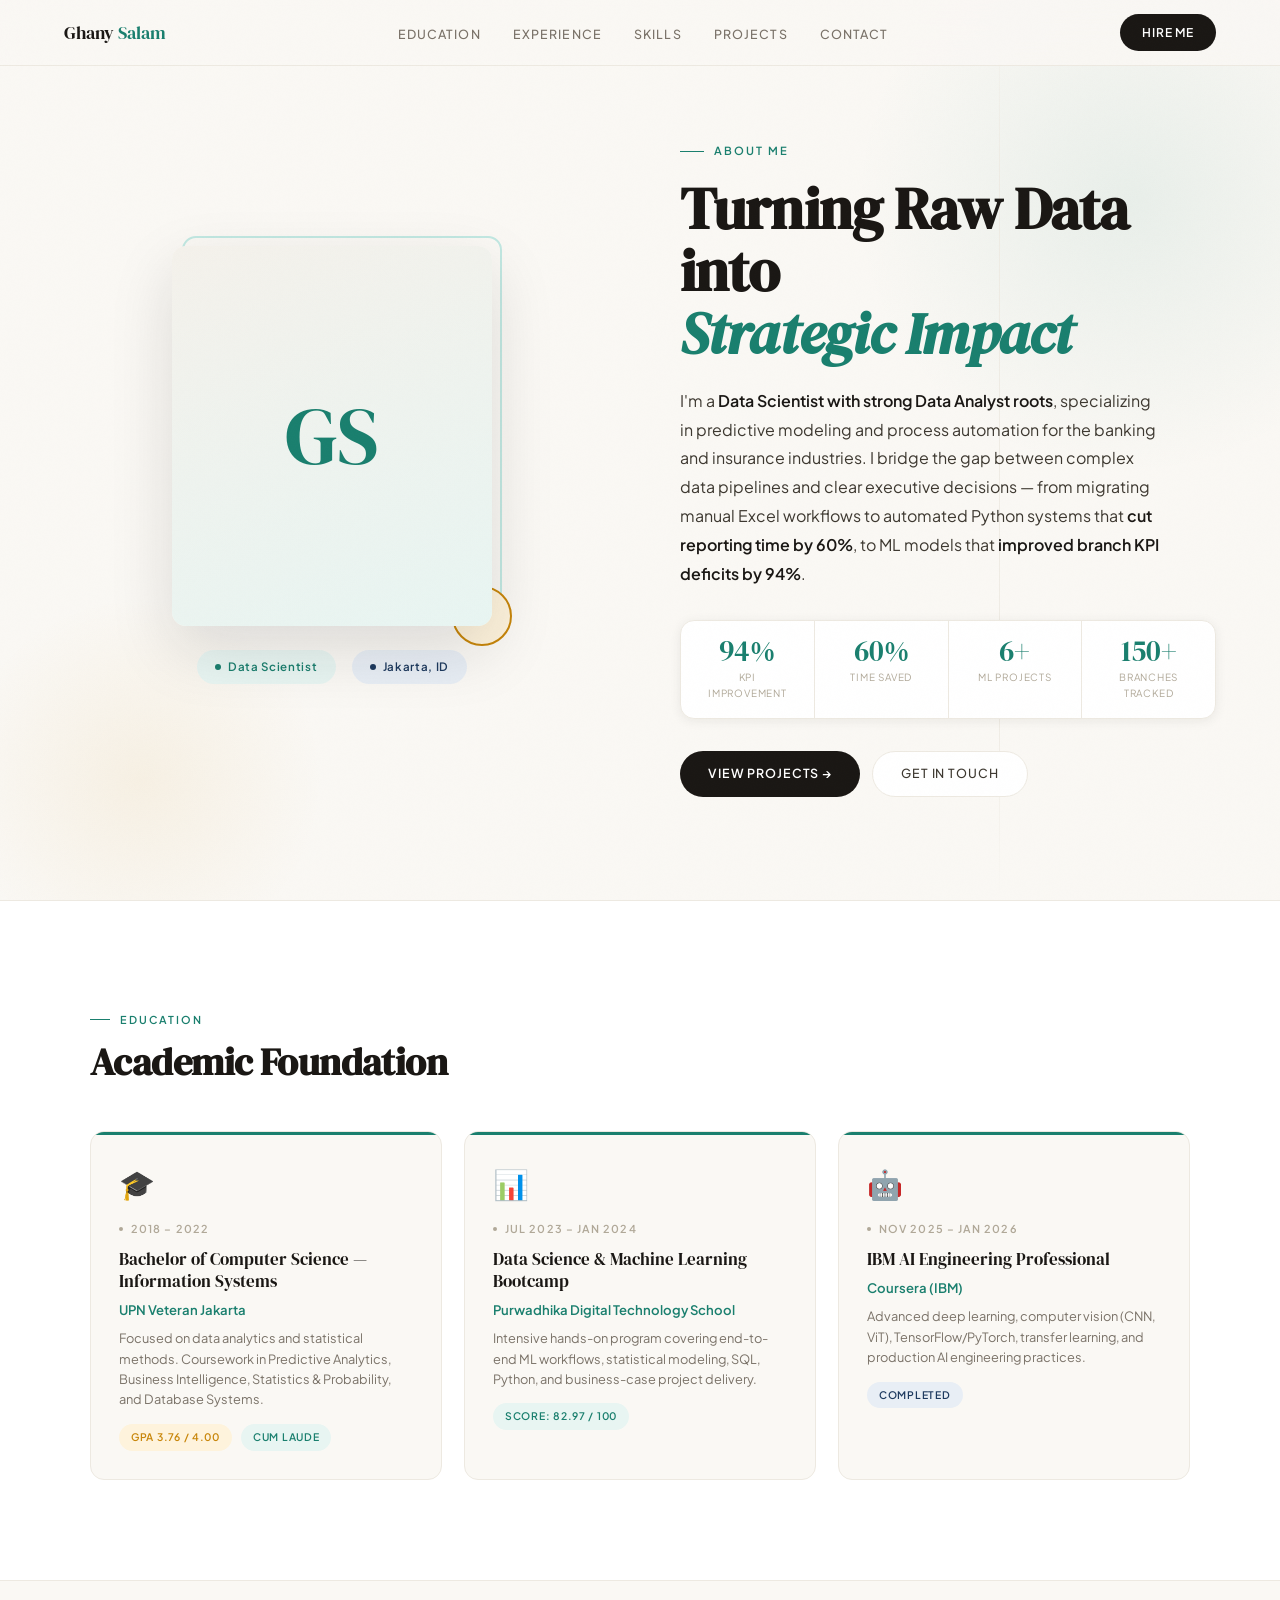
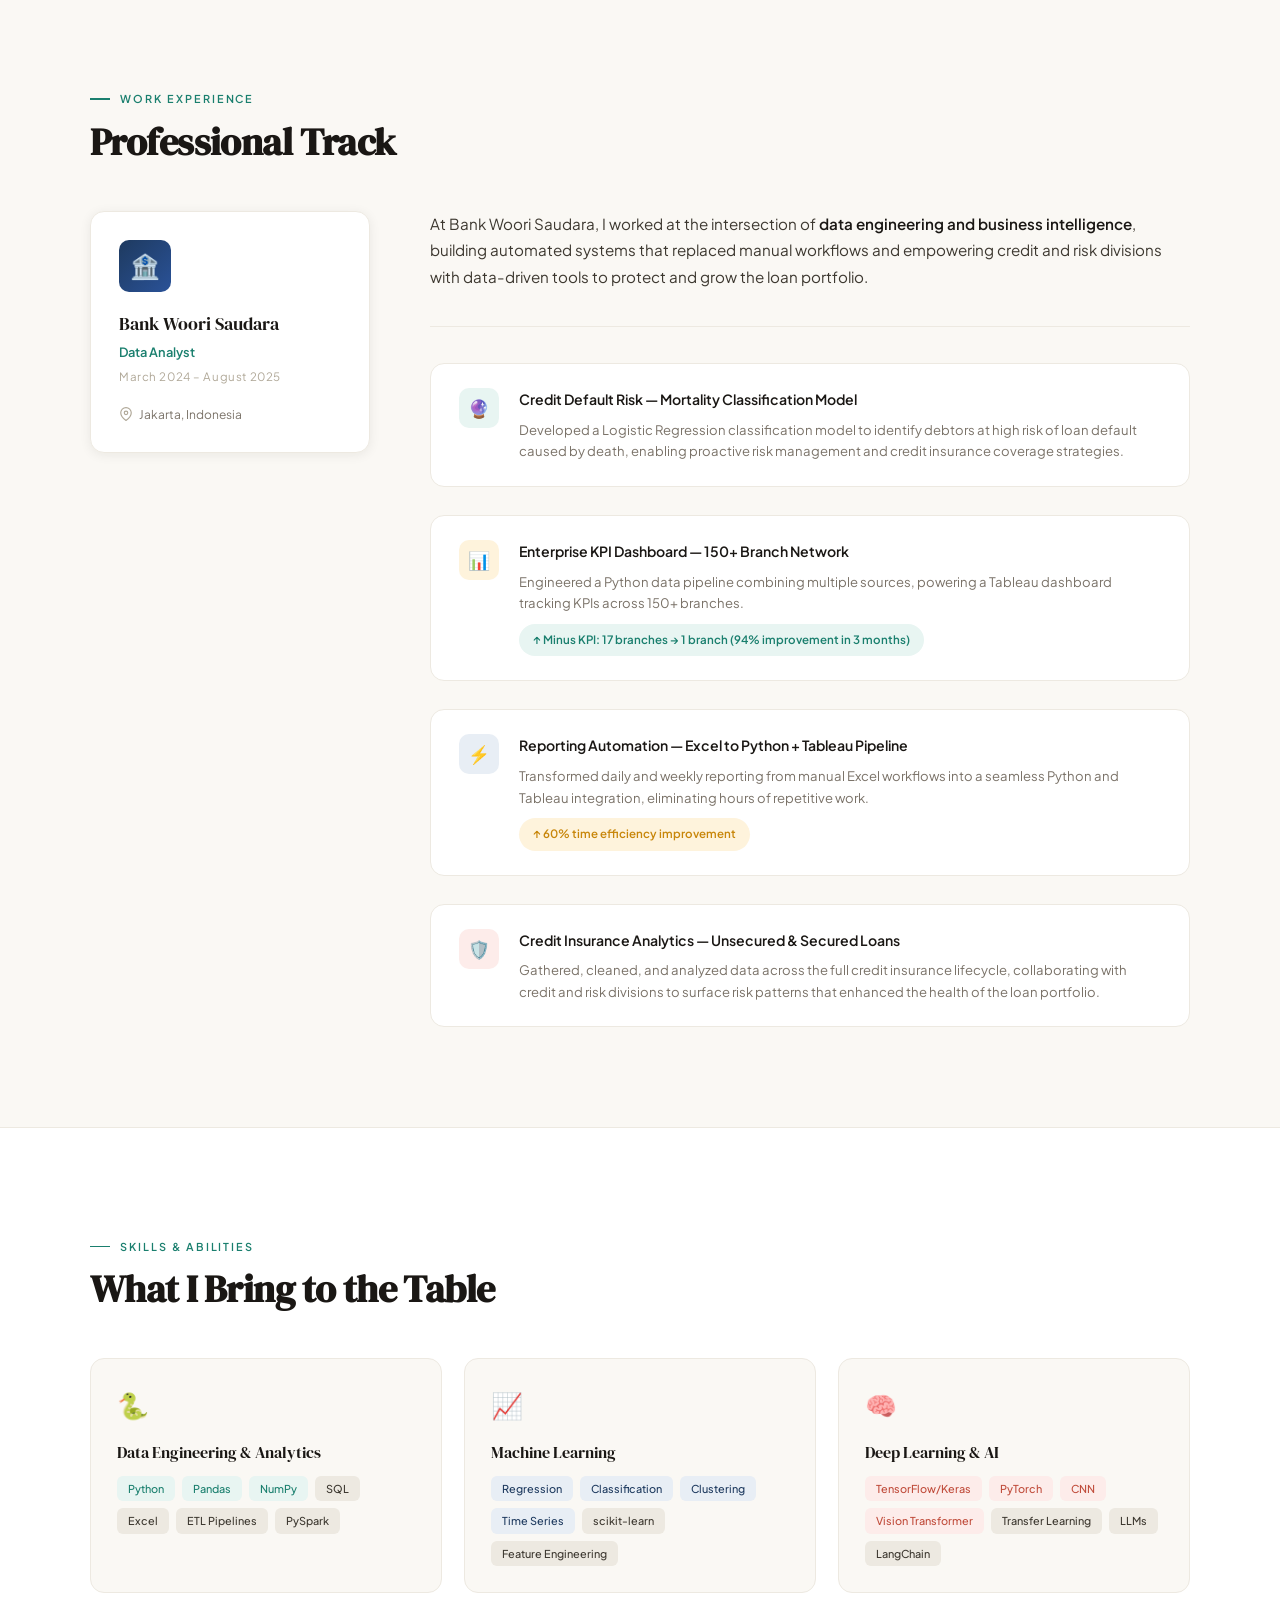
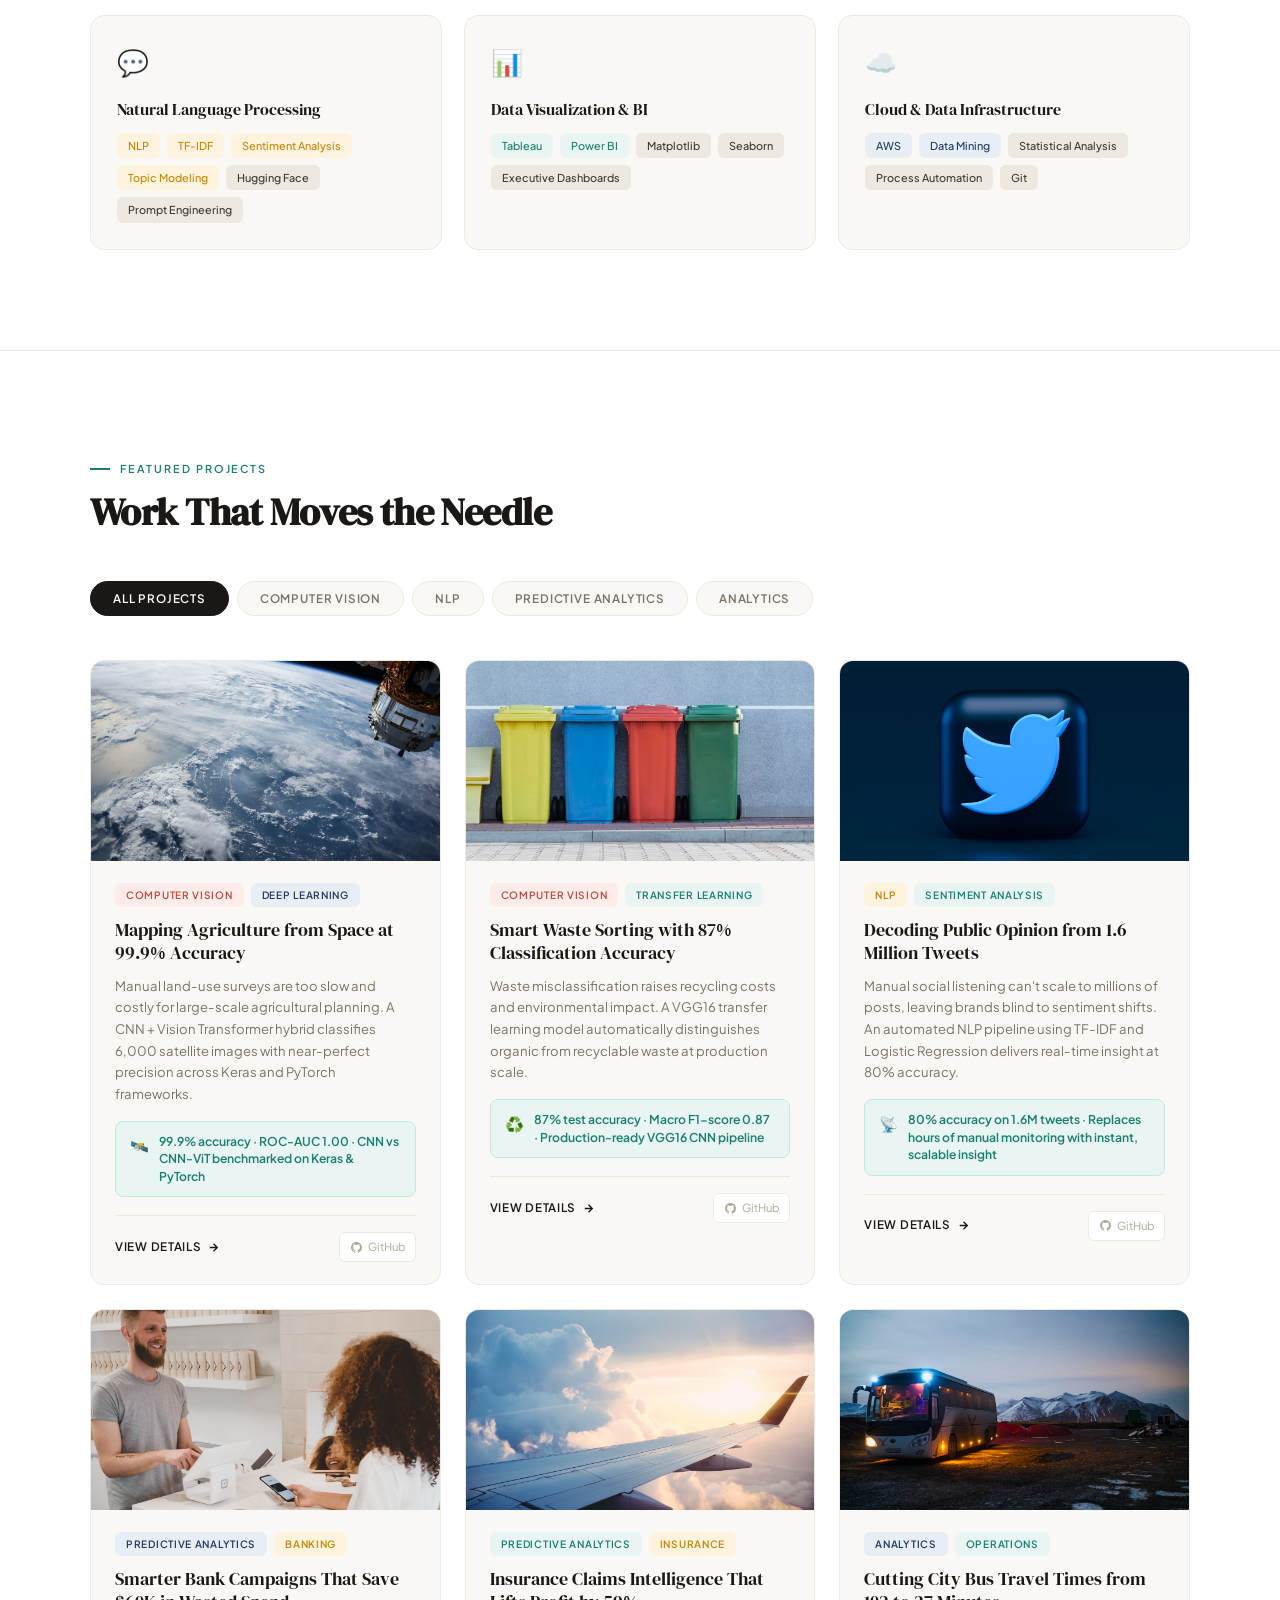
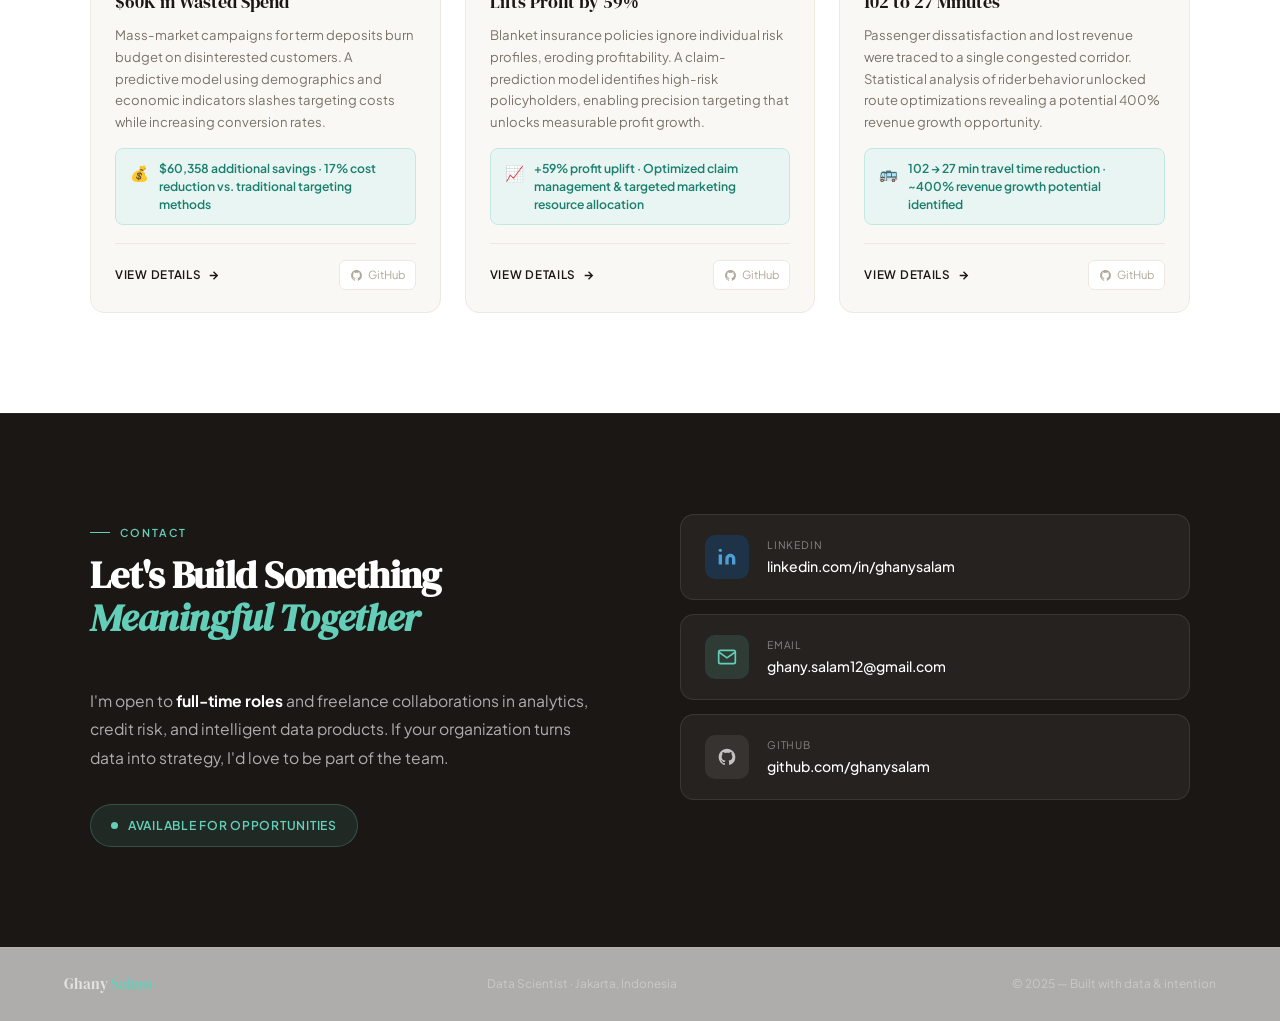
==== ghany-salam-portfolio-v2.html @ 3ef0476d "Refactor portfolio into HTML CSS JS and localize project images" ====
<!DOCTYPE html>
<html lang="en">
<head>
<meta charset="UTF-8">
<meta name="viewport" content="width=device-width, initial-scale=1.0">
<title>Ghany Salam — Data Scientist</title>
<link rel="preconnect" href="https://fonts.googleapis.com">
<link rel="preconnect" href="https://fonts.gstatic.com" crossorigin>
<link href="https://fonts.googleapis.com/css2?family=DM+Serif+Display:ital@0;1&family=Plus+Jakarta+Sans:ital,wght@0,300;0,400;0,500;0,600;1,300;1,400&display=swap" rel="stylesheet">
<link rel="stylesheet" href="assets/css/styles.css">
</head>
<body>

<!-- ── NAV ── -->
<nav id="navbar">
  <a href="#hero" class="nav-logo">Ghany <span>Salam</span></a>
  <ul class="nav-links">
    <li><a href="#education">Education</a></li>
    <li><a href="#experience">Experience</a></li>
    <li><a href="#skills">Skills</a></li>
    <li><a href="#projects">Projects</a></li>
    <li><a href="#contact">Contact</a></li>
  </ul>
  <a href="#contact" class="nav-cta">Hire Me</a>
</nav>

<!-- ════════════════════════════════════
     1. HERO / ABOUT ME
════════════════════════════════════ -->
<section class="hero" id="hero">
  <div class="hero-deco-circle hdc-1"></div>
  <div class="hero-deco-circle hdc-2"></div>
  <div class="hdc-line"></div>

  <div class="hero-inner">
    <!-- Photo -->
    <div class="hero-photo-col">
      <div class="photo-frame">
        <img
          src="assets/images/profile/ghany-profile.jpg"
          alt="Ghany Salam"
          class="photo-img"
          onerror="this.style.display='none'; this.nextElementSibling.style.display='flex';"
        />
        <div class="photo-placeholder" style="display:none;">GS</div>
      </div>
      <div class="hero-badge">
        <span class="hb-pill teal">Data Scientist</span>
        <span class="hb-pill navy">Jakarta, ID</span>
      </div>
    </div>

    <!-- Text -->
    <div class="hero-text-col">
      <div class="eyebrow">About Me</div>
      <h1>Turning Raw Data into<br><em>Strategic Impact</em></h1>
      <p class="hero-bio">
        I'm a <strong>Data Scientist with strong Data Analyst roots</strong>, specializing in predictive modeling and process automation for the banking and insurance industries. I bridge the gap between complex data pipelines and clear executive decisions — from migrating manual Excel workflows to automated Python systems that <strong>cut reporting time by 60%</strong>, to ML models that <strong>improved branch KPI deficits by 94%</strong>.
      </p>

      <div class="hero-stats">
        <div class="hs-item">
          <div class="hs-num">94%</div>
          <div class="hs-label">KPI Improvement</div>
        </div>
        <div class="hs-item">
          <div class="hs-num">60%</div>
          <div class="hs-label">Time Saved</div>
        </div>
        <div class="hs-item">
          <div class="hs-num">6+</div>
          <div class="hs-label">ML Projects</div>
        </div>
        <div class="hs-item">
          <div class="hs-num">150+</div>
          <div class="hs-label">Branches Tracked</div>
        </div>
      </div>

      <div class="hero-btns">
        <a href="#projects" class="btn-primary">View Projects →</a>
        <a href="#contact" class="btn-secondary">Get in Touch</a>
      </div>
    </div>
  </div>
</section>

<!-- ════════════════════════════════════
     2. EDUCATION
════════════════════════════════════ -->
<section id="education">
  <div class="section-inner">
    <div class="sec-eyebrow reveal">Education</div>
    <h2 class="sec-title reveal d1">Academic Foundation</h2>
    <div class="edu-grid">
      <div class="edu-card reveal d1">
        <span class="edu-icon">🎓</span>
        <div class="edu-year">2018 – 2022</div>
        <div class="edu-degree">Bachelor of Computer Science — Information Systems</div>
        <div class="edu-inst">UPN Veteran Jakarta</div>
        <div class="edu-detail">Focused on data analytics and statistical methods. Coursework in Predictive Analytics, Business Intelligence, Statistics & Probability, and Database Systems.</div>
        <span class="edu-badge eb-gold">GPA 3.76 / 4.00</span>
        <span class="edu-badge eb-teal" style="margin-left:6px">Cum Laude</span>
      </div>
      <div class="edu-card reveal d2">
        <span class="edu-icon">📊</span>
        <div class="edu-year">Jul 2023 – Jan 2024</div>
        <div class="edu-degree">Data Science & Machine Learning Bootcamp</div>
        <div class="edu-inst">Purwadhika Digital Technology School</div>
        <div class="edu-detail">Intensive hands-on program covering end-to-end ML workflows, statistical modeling, SQL, Python, and business-case project delivery.</div>
        <span class="edu-badge eb-teal">Score: 82.97 / 100</span>
      </div>
      <div class="edu-card reveal d3">
        <span class="edu-icon">🤖</span>
        <div class="edu-year">Nov 2025 – Jan 2026</div>
        <div class="edu-degree">IBM AI Engineering Professional</div>
        <div class="edu-inst">Coursera (IBM)</div>
        <div class="edu-detail">Advanced deep learning, computer vision (CNN, ViT), TensorFlow/PyTorch, transfer learning, and production AI engineering practices.</div>
        <span class="edu-badge eb-navy">Completed</span>
      </div>
    </div>
  </div>
</section>

<!-- ════════════════════════════════════
     3. WORK EXPERIENCE
════════════════════════════════════ -->
<section id="experience">
  <div class="section-inner">
    <div class="sec-eyebrow reveal">Work Experience</div>
    <h2 class="sec-title reveal d1">Professional Track</h2>

    <div class="exp-layout">
      <div class="exp-aside reveal d1">
        <div class="exp-aside-card">
          <div class="ea-logo">🏦</div>
          <div class="ea-company">Bank Woori Saudara</div>
          <div class="ea-role">Data Analyst</div>
          <div class="ea-period">March 2024 – August 2025</div>
          <div class="ea-location">
            <svg viewBox="0 0 24 24" fill="none" stroke="currentColor" stroke-width="2"><path d="M21 10c0 7-9 13-9 13s-9-6-9-13a9 9 0 0118 0z"/><circle cx="12" cy="10" r="3"/></svg>
            Jakarta, Indonesia
          </div>
        </div>
      </div>

      <div class="exp-main">
        <p class="exp-intro reveal d2">
          At Bank Woori Saudara, I worked at the intersection of <strong>data engineering and business intelligence</strong>, building automated systems that replaced manual workflows and empowering credit and risk divisions with data-driven tools to protect and grow the loan portfolio.
        </p>

        <div class="exp-items">
          <div class="exp-item reveal d2">
            <div class="exp-icon ei-teal">🔮</div>
            <div>
              <div class="exp-item-title">Credit Default Risk — Mortality Classification Model</div>
              <div class="exp-item-desc">Developed a Logistic Regression classification model to identify debtors at high risk of loan default caused by death, enabling proactive risk management and credit insurance coverage strategies.</div>
            </div>
          </div>
          <div class="exp-item reveal d3">
            <div class="exp-icon ei-gold">📊</div>
            <div>
              <div class="exp-item-title">Enterprise KPI Dashboard — 150+ Branch Network</div>
              <div class="exp-item-desc">Engineered a Python data pipeline combining multiple sources, powering a Tableau dashboard tracking KPIs across 150+ branches.</div>
              <span class="exp-metric em-teal">↑ Minus KPI: 17 branches → 1 branch (94% improvement in 3 months)</span>
            </div>
          </div>
          <div class="exp-item reveal d4">
            <div class="exp-icon ei-navy">⚡</div>
            <div>
              <div class="exp-item-title">Reporting Automation — Excel to Python + Tableau Pipeline</div>
              <div class="exp-item-desc">Transformed daily and weekly reporting from manual Excel workflows into a seamless Python and Tableau integration, eliminating hours of repetitive work.</div>
              <span class="exp-metric em-gold">↑ 60% time efficiency improvement</span>
            </div>
          </div>
          <div class="exp-item reveal d5">
            <div class="exp-icon ei-rose">🛡️</div>
            <div>
              <div class="exp-item-title">Credit Insurance Analytics — Unsecured & Secured Loans</div>
              <div class="exp-item-desc">Gathered, cleaned, and analyzed data across the full credit insurance lifecycle, collaborating with credit and risk divisions to surface risk patterns that enhanced the health of the loan portfolio.</div>
            </div>
          </div>
        </div>
      </div>
    </div>
  </div>
</section>

<!-- ════════════════════════════════════
     4. SKILLS & ABILITIES
════════════════════════════════════ -->
<section id="skills">
  <div class="section-inner">
    <div class="sec-eyebrow reveal">Skills & Abilities</div>
    <h2 class="sec-title reveal d1">What I Bring to the Table</h2>
    <div class="skills-grid">
      <div class="skill-card reveal d1">
        <span class="sc-icon">🐍</span>
        <div class="sc-title">Data Engineering & Analytics</div>
        <div class="sc-tags">
          <span class="sc-tag st-teal">Python</span>
          <span class="sc-tag st-teal">Pandas</span>
          <span class="sc-tag st-teal">NumPy</span>
          <span class="sc-tag st-ink">SQL</span>
          <span class="sc-tag st-ink">Excel</span>
          <span class="sc-tag st-ink">ETL Pipelines</span>
          <span class="sc-tag st-ink">PySpark</span>
        </div>
      </div>
      <div class="skill-card reveal d2">
        <span class="sc-icon">📈</span>
        <div class="sc-title">Machine Learning</div>
        <div class="sc-tags">
          <span class="sc-tag st-navy">Regression</span>
          <span class="sc-tag st-navy">Classification</span>
          <span class="sc-tag st-navy">Clustering</span>
          <span class="sc-tag st-navy">Time Series</span>
          <span class="sc-tag st-ink">scikit-learn</span>
          <span class="sc-tag st-ink">Feature Engineering</span>
        </div>
      </div>
      <div class="skill-card reveal d3">
        <span class="sc-icon">🧠</span>
        <div class="sc-title">Deep Learning & AI</div>
        <div class="sc-tags">
          <span class="sc-tag st-rose">TensorFlow/Keras</span>
          <span class="sc-tag st-rose">PyTorch</span>
          <span class="sc-tag st-rose">CNN</span>
          <span class="sc-tag st-rose">Vision Transformer</span>
          <span class="sc-tag st-ink">Transfer Learning</span>
          <span class="sc-tag st-ink">LLMs</span>
          <span class="sc-tag st-ink">LangChain</span>
        </div>
      </div>
      <div class="skill-card reveal d4">
        <span class="sc-icon">💬</span>
        <div class="sc-title">Natural Language Processing</div>
        <div class="sc-tags">
          <span class="sc-tag st-gold">NLP</span>
          <span class="sc-tag st-gold">TF-IDF</span>
          <span class="sc-tag st-gold">Sentiment Analysis</span>
          <span class="sc-tag st-gold">Topic Modeling</span>
          <span class="sc-tag st-ink">Hugging Face</span>
          <span class="sc-tag st-ink">Prompt Engineering</span>
        </div>
      </div>
      <div class="skill-card reveal d5">
        <span class="sc-icon">📊</span>
        <div class="sc-title">Data Visualization & BI</div>
        <div class="sc-tags">
          <span class="sc-tag st-teal">Tableau</span>
          <span class="sc-tag st-teal">Power BI</span>
          <span class="sc-tag st-ink">Matplotlib</span>
          <span class="sc-tag st-ink">Seaborn</span>
          <span class="sc-tag st-ink">Executive Dashboards</span>
        </div>
      </div>
      <div class="skill-card reveal d6">
        <span class="sc-icon">☁️</span>
        <div class="sc-title">Cloud & Data Infrastructure</div>
        <div class="sc-tags">
          <span class="sc-tag st-navy">AWS</span>
          <span class="sc-tag st-navy">Data Mining</span>
          <span class="sc-tag st-ink">Statistical Analysis</span>
          <span class="sc-tag st-ink">Process Automation</span>
          <span class="sc-tag st-ink">Git</span>
        </div>
      </div>
    </div>
  </div>
</section>

<!-- ════════════════════════════════════
     6. PROJECTS
════════════════════════════════════ -->
<section id="projects">
  <div class="section-inner">
    <div class="sec-eyebrow reveal">Featured Projects</div>
    <h2 class="sec-title reveal d1">Work That Moves the Needle</h2>

    <div class="filter-row reveal d2">
      <button class="ftab active" data-filter="all">All Projects</button>
      <button class="ftab" data-filter="computer-vision">Computer Vision</button>
      <button class="ftab" data-filter="nlp">NLP</button>
      <button class="ftab" data-filter="predictive">Predictive Analytics</button>
      <button class="ftab" data-filter="analytics">Analytics</button>
    </div>

    <div class="proj-grid" id="projGrid">

      <!-- Card 1: Land Classification -->
      <div class="proj-card" data-cat="computer-vision">
        <img
          class="proj-img"
          src="assets/images/projects/agriculture-land-classification.jpg"
          alt="Satellite land classification"
          loading="lazy"
          onerror="this.style.display='none';this.nextElementSibling.style.display='flex';"
        />
        <div class="proj-img-fallback" style="display:none">🛰️</div>
        <div class="proj-body">
          <div class="proj-tags">
            <span class="ptag pt-rose">Computer Vision</span>
            <span class="ptag pt-navy">Deep Learning</span>
          </div>
          <div class="proj-title">Mapping Agriculture from Space at 99.9% Accuracy</div>
          <p class="proj-desc">Manual land-use surveys are too slow and costly for large-scale agricultural planning. A CNN + Vision Transformer hybrid classifies 6,000 satellite images with near-perfect precision across Keras and PyTorch frameworks.</p>
          <div class="proj-impact">
            <span class="pi-icon">🛰️</span>
            <span class="pi-text">99.9% accuracy · ROC-AUC 1.00 · CNN vs CNN-ViT benchmarked on Keras & PyTorch</span>
          </div>
          <div class="proj-footer">
            <a href="https://github.com/ghanysalam/Land-Classification-Satellite-Imagery-CNN-CNN-ViT-with-Keras-PyTorch" target="_blank" class="proj-link">
              View Details
              <svg viewBox="0 0 24 24" fill="none" stroke="currentColor" stroke-width="2.5"><path d="M5 12h14M12 5l7 7-7 7"/></svg>
            </a>
            <a href="https://github.com/ghanysalam/Land-Classification-Satellite-Imagery-CNN-CNN-ViT-with-Keras-PyTorch" target="_blank" class="gh-chip">
              <svg viewBox="0 0 24 24" fill="currentColor"><path d="M12 2C6.477 2 2 6.484 2 12.017c0 4.425 2.865 8.18 6.839 9.504.5.092.682-.217.682-.483 0-.237-.008-.868-.013-1.703-2.782.605-3.369-1.343-3.369-1.343-.454-1.158-1.11-1.466-1.11-1.466-.908-.62.069-.608.069-.608 1.003.07 1.531 1.032 1.531 1.032.892 1.53 2.341 1.088 2.91.832.092-.647.35-1.088.636-1.338-2.22-.253-4.555-1.113-4.555-4.951 0-1.093.39-1.988 1.029-2.688-.103-.253-.446-1.272.098-2.65 0 0 .84-.27 2.75 1.026A9.564 9.564 0 0112 6.844c.85.004 1.705.115 2.504.337 1.909-1.296 2.747-1.027 2.747-1.027.546 1.379.202 2.398.1 2.651.64.7 1.028 1.595 1.028 2.688 0 3.848-2.339 4.695-4.566 4.943.359.309.678.92.678 1.855 0 1.338-.012 2.419-.012 2.747 0 .268.18.58.688.482A10.019 10.019 0 0022 12.017C22 6.484 17.522 2 12 2z"/></svg>
              GitHub
            </a>
          </div>
        </div>
      </div>

      <!-- Card 2: Waste Classifier -->
      <div class="proj-card" data-cat="computer-vision">
        <img
          class="proj-img"
          src="assets/images/projects/smart-waste-sorting.jpg"
          alt="Waste classification recycling"
          loading="lazy"
          onerror="this.style.display='none';this.nextElementSibling.style.display='flex';"
        />
        <div class="proj-img-fallback" style="display:none">♻️</div>
        <div class="proj-body">
          <div class="proj-tags">
            <span class="ptag pt-rose">Computer Vision</span>
            <span class="ptag pt-teal">Transfer Learning</span>
          </div>
          <div class="proj-title">Smart Waste Sorting with 87% Classification Accuracy</div>
          <p class="proj-desc">Waste misclassification raises recycling costs and environmental impact. A VGG16 transfer learning model automatically distinguishes organic from recyclable waste at production scale.</p>
          <div class="proj-impact">
            <span class="pi-icon">♻️</span>
            <span class="pi-text">87% test accuracy · Macro F1-score 0.87 · Production-ready VGG16 CNN pipeline</span>
          </div>
          <div class="proj-footer">
            <a href="https://github.com/ghanysalam/Classify-Waste-Products-Using-Transfer-Learning" target="_blank" class="proj-link">
              View Details
              <svg viewBox="0 0 24 24" fill="none" stroke="currentColor" stroke-width="2.5"><path d="M5 12h14M12 5l7 7-7 7"/></svg>
            </a>
            <a href="https://github.com/ghanysalam/Classify-Waste-Products-Using-Transfer-Learning" target="_blank" class="gh-chip">
              <svg viewBox="0 0 24 24" fill="currentColor"><path d="M12 2C6.477 2 2 6.484 2 12.017c0 4.425 2.865 8.18 6.839 9.504.5.092.682-.217.682-.483 0-.237-.008-.868-.013-1.703-2.782.605-3.369-1.343-3.369-1.343-.454-1.158-1.11-1.466-1.11-1.466-.908-.62.069-.608.069-.608 1.003.07 1.531 1.032 1.531 1.032.892 1.53 2.341 1.088 2.91.832.092-.647.35-1.088.636-1.338-2.22-.253-4.555-1.113-4.555-4.951 0-1.093.39-1.988 1.029-2.688-.103-.253-.446-1.272.098-2.65 0 0 .84-.27 2.75 1.026A9.564 9.564 0 0112 6.844c.85.004 1.705.115 2.504.337 1.909-1.296 2.747-1.027 2.747-1.027.546 1.379.202 2.398.1 2.651.64.7 1.028 1.595 1.028 2.688 0 3.848-2.339 4.695-4.566 4.943.359.309.678.92.678 1.855 0 1.338-.012 2.419-.012 2.747 0 .268.18.58.688.482A10.019 10.019 0 0022 12.017C22 6.484 17.522 2 12 2z"/></svg>
              GitHub
            </a>
          </div>
        </div>
      </div>

      <!-- Card 3: Twitter Sentiment -->
      <div class="proj-card" data-cat="nlp">
        <img
          class="proj-img"
          src="assets/images/projects/twitter-sentiment-analysis.jpg"
          alt="Social media sentiment analysis"
          loading="lazy"
          onerror="this.style.display='none';this.nextElementSibling.style.display='flex';"
        />
        <div class="proj-img-fallback" style="display:none">📡</div>
        <div class="proj-body">
          <div class="proj-tags">
            <span class="ptag pt-gold">NLP</span>
            <span class="ptag pt-teal">Sentiment Analysis</span>
          </div>
          <div class="proj-title">Decoding Public Opinion from 1.6 Million Tweets</div>
          <p class="proj-desc">Manual social listening can't scale to millions of posts, leaving brands blind to sentiment shifts. An automated NLP pipeline using TF-IDF and Logistic Regression delivers real-time insight at 80% accuracy.</p>
          <div class="proj-impact">
            <span class="pi-icon">📡</span>
            <span class="pi-text">80% accuracy on 1.6M tweets · Replaces hours of manual monitoring with instant, scalable insight</span>
          </div>
          <div class="proj-footer">
            <a href="https://github.com/ghanysalam/Twitter-Sentiment-Analysis-using-Machine-Learning" target="_blank" class="proj-link">
              View Details
              <svg viewBox="0 0 24 24" fill="none" stroke="currentColor" stroke-width="2.5"><path d="M5 12h14M12 5l7 7-7 7"/></svg>
            </a>
            <a href="https://github.com/ghanysalam/Twitter-Sentiment-Analysis-using-Machine-Learning" target="_blank" class="gh-chip">
              <svg viewBox="0 0 24 24" fill="currentColor"><path d="M12 2C6.477 2 2 6.484 2 12.017c0 4.425 2.865 8.18 6.839 9.504.5.092.682-.217.682-.483 0-.237-.008-.868-.013-1.703-2.782.605-3.369-1.343-3.369-1.343-.454-1.158-1.11-1.466-1.11-1.466-.908-.62.069-.608.069-.608 1.003.07 1.531 1.032 1.531 1.032.892 1.53 2.341 1.088 2.91.832.092-.647.35-1.088.636-1.338-2.22-.253-4.555-1.113-4.555-4.951 0-1.093.39-1.988 1.029-2.688-.103-.253-.446-1.272.098-2.65 0 0 .84-.27 2.75 1.026A9.564 9.564 0 0112 6.844c.85.004 1.705.115 2.504.337 1.909-1.296 2.747-1.027 2.747-1.027.546 1.379.202 2.398.1 2.651.64.7 1.028 1.595 1.028 2.688 0 3.848-2.339 4.695-4.566 4.943.359.309.678.92.678 1.855 0 1.338-.012 2.419-.012 2.747 0 .268.18.58.688.482A10.019 10.019 0 0022 12.017C22 6.484 17.522 2 12 2z"/></svg>
              GitHub
            </a>
          </div>
        </div>
      </div>

      <!-- Card 4: Bank Marketing -->
      <div class="proj-card" data-cat="predictive">
        <img
          class="proj-img"
          src="assets/images/projects/bank-campaigns.jpg"
          alt="Bank marketing campaign analytics"
          loading="lazy"
          onerror="this.style.display='none';this.nextElementSibling.style.display='flex';"
        />
        <div class="proj-img-fallback" style="display:none">💰</div>
        <div class="proj-body">
          <div class="proj-tags">
            <span class="ptag pt-navy">Predictive Analytics</span>
            <span class="ptag pt-gold">Banking</span>
          </div>
          <div class="proj-title">Smarter Bank Campaigns That Save $60K in Wasted Spend</div>
          <p class="proj-desc">Mass-market campaigns for term deposits burn budget on disinterested customers. A predictive model using demographics and economic indicators slashes targeting costs while increasing conversion rates.</p>
          <div class="proj-impact">
            <span class="pi-icon">💰</span>
            <span class="pi-text">$60,358 additional savings · 17% cost reduction vs. traditional targeting methods</span>
          </div>
          <div class="proj-footer">
            <a href="https://github.com/PurwadhikaDev/BetaGroup_JC_DS_OL_11_FinalProject" target="_blank" class="proj-link">
              View Details
              <svg viewBox="0 0 24 24" fill="none" stroke="currentColor" stroke-width="2.5"><path d="M5 12h14M12 5l7 7-7 7"/></svg>
            </a>
            <a href="https://github.com/PurwadhikaDev/BetaGroup_JC_DS_OL_11_FinalProject" target="_blank" class="gh-chip">
              <svg viewBox="0 0 24 24" fill="currentColor"><path d="M12 2C6.477 2 2 6.484 2 12.017c0 4.425 2.865 8.18 6.839 9.504.5.092.682-.217.682-.483 0-.237-.008-.868-.013-1.703-2.782.605-3.369-1.343-3.369-1.343-.454-1.158-1.11-1.466-1.11-1.466-.908-.62.069-.608.069-.608 1.003.07 1.531 1.032 1.531 1.032.892 1.53 2.341 1.088 2.91.832.092-.647.35-1.088.636-1.338-2.22-.253-4.555-1.113-4.555-4.951 0-1.093.39-1.988 1.029-2.688-.103-.253-.446-1.272.098-2.65 0 0 .84-.27 2.75 1.026A9.564 9.564 0 0112 6.844c.85.004 1.705.115 2.504.337 1.909-1.296 2.747-1.027 2.747-1.027.546 1.379.202 2.398.1 2.651.64.7 1.028 1.595 1.028 2.688 0 3.848-2.339 4.695-4.566 4.943.359.309.678.92.678 1.855 0 1.338-.012 2.419-.012 2.747 0 .268.18.58.688.482A10.019 10.019 0 0022 12.017C22 6.484 17.522 2 12 2z"/></svg>
              GitHub
            </a>
          </div>
        </div>
      </div>

      <!-- Card 5: Travel Insurance -->
      <div class="proj-card" data-cat="predictive">
        <img
          class="proj-img"
          src="assets/images/projects/insurance-claims.jpg"
          alt="Travel insurance analytics"
          loading="lazy"
          onerror="this.style.display='none';this.nextElementSibling.style.display='flex';"
        />
        <div class="proj-img-fallback" style="display:none">✈️</div>
        <div class="proj-body">
          <div class="proj-tags">
            <span class="ptag pt-teal">Predictive Analytics</span>
            <span class="ptag pt-gold">Insurance</span>
          </div>
          <div class="proj-title">Insurance Claims Intelligence That Lifts Profit by 59%</div>
          <p class="proj-desc">Blanket insurance policies ignore individual risk profiles, eroding profitability. A claim-prediction model identifies high-risk policyholders, enabling precision targeting that unlocks measurable profit growth.</p>
          <div class="proj-impact">
            <span class="pi-icon">📈</span>
            <span class="pi-text">+59% profit uplift · Optimized claim management & targeted marketing resource allocation</span>
          </div>
          <div class="proj-footer">
            <a href="https://github.com/ghanysalam/Capstone-3-Travel-Insurance-Prediction-Claim" target="_blank" class="proj-link">
              View Details
              <svg viewBox="0 0 24 24" fill="none" stroke="currentColor" stroke-width="2.5"><path d="M5 12h14M12 5l7 7-7 7"/></svg>
            </a>
            <a href="https://github.com/ghanysalam/Capstone-3-Travel-Insurance-Prediction-Claim" target="_blank" class="gh-chip">
              <svg viewBox="0 0 24 24" fill="currentColor"><path d="M12 2C6.477 2 2 6.484 2 12.017c0 4.425 2.865 8.18 6.839 9.504.5.092.682-.217.682-.483 0-.237-.008-.868-.013-1.703-2.782.605-3.369-1.343-3.369-1.343-.454-1.158-1.11-1.466-1.11-1.466-.908-.62.069-.608.069-.608 1.003.07 1.531 1.032 1.531 1.032.892 1.53 2.341 1.088 2.91.832.092-.647.35-1.088.636-1.338-2.22-.253-4.555-1.113-4.555-4.951 0-1.093.39-1.988 1.029-2.688-.103-.253-.446-1.272.098-2.65 0 0 .84-.27 2.75 1.026A9.564 9.564 0 0112 6.844c.85.004 1.705.115 2.504.337 1.909-1.296 2.747-1.027 2.747-1.027.546 1.379.202 2.398.1 2.651.64.7 1.028 1.595 1.028 2.688 0 3.848-2.339 4.695-4.566 4.943.359.309.678.92.678 1.855 0 1.338-.012 2.419-.012 2.747 0 .268.18.58.688.482A10.019 10.019 0 0022 12.017C22 6.484 17.522 2 12 2z"/></svg>
              GitHub
            </a>
          </div>
        </div>
      </div>

      <!-- Card 6: Transjakarta -->
      <div class="proj-card" data-cat="analytics">
        <img
          class="proj-img"
          src="assets/images/projects/transjakarta.jpg"
          alt="Public transit bus analytics"
          loading="lazy"
          onerror="this.style.display='none';this.nextElementSibling.style.display='flex';"
        />
        <div class="proj-img-fallback" style="display:none">🚌</div>
        <div class="proj-body">
          <div class="proj-tags">
            <span class="ptag pt-navy">Analytics</span>
            <span class="ptag pt-teal">Operations</span>
          </div>
          <div class="proj-title">Cutting City Bus Travel Times from 102 to 27 Minutes</div>
          <p class="proj-desc">Passenger dissatisfaction and lost revenue were traced to a single congested corridor. Statistical analysis of rider behavior unlocked route optimizations revealing a potential 400% revenue growth opportunity.</p>
          <div class="proj-impact">
            <span class="pi-icon">🚌</span>
            <span class="pi-text">102 → 27 min travel time reduction · ~400% revenue growth potential identified</span>
          </div>
          <div class="proj-footer">
            <a href="https://github.com/ghanysalam/Capstone_2-Transjakarta_Transactions_Analysis" target="_blank" class="proj-link">
              View Details
              <svg viewBox="0 0 24 24" fill="none" stroke="currentColor" stroke-width="2.5"><path d="M5 12h14M12 5l7 7-7 7"/></svg>
            </a>
            <a href="https://github.com/ghanysalam/Capstone_2-Transjakarta_Transactions_Analysis" target="_blank" class="gh-chip">
              <svg viewBox="0 0 24 24" fill="currentColor"><path d="M12 2C6.477 2 2 6.484 2 12.017c0 4.425 2.865 8.18 6.839 9.504.5.092.682-.217.682-.483 0-.237-.008-.868-.013-1.703-2.782.605-3.369-1.343-3.369-1.343-.454-1.158-1.11-1.466-1.11-1.466-.908-.62.069-.608.069-.608 1.003.07 1.531 1.032 1.531 1.032.892 1.53 2.341 1.088 2.91.832.092-.647.35-1.088.636-1.338-2.22-.253-4.555-1.113-4.555-4.951 0-1.093.39-1.988 1.029-2.688-.103-.253-.446-1.272.098-2.65 0 0 .84-.27 2.75 1.026A9.564 9.564 0 0112 6.844c.85.004 1.705.115 2.504.337 1.909-1.296 2.747-1.027 2.747-1.027.546 1.379.202 2.398.1 2.651.64.7 1.028 1.595 1.028 2.688 0 3.848-2.339 4.695-4.566 4.943.359.309.678.92.678 1.855 0 1.338-.012 2.419-.012 2.747 0 .268.18.58.688.482A10.019 10.019 0 0022 12.017C22 6.484 17.522 2 12 2z"/></svg>
              GitHub
            </a>
          </div>
        </div>
      </div>

    </div><!-- /projGrid -->
  </div>
</section>

<!-- ════════════════════════════════════
     7. CONTACT
════════════════════════════════════ -->
<section id="contact">
  <div class="section-inner">
    <div class="contact-layout">
      <div class="contact-text reveal">
        <div class="sec-eyebrow">Contact</div>
        <h2 class="sec-title" style="color:var(--white)">Let's Build Something<br><em style="font-family:'DM Serif Display',serif;font-style:italic;color:#64cfb8">Meaningful Together</em></h2>
        <p>
          I'm open to <strong>full-time roles</strong> and freelance collaborations in analytics, credit risk, and intelligent data products. If your organization turns data into strategy, I'd love to be part of the team.
        </p>
        <div class="avail-pill">
          <div class="avail-dot"></div>
          Available for Opportunities
        </div>
      </div>
      <div class="contact-cards reveal d2">
        <a href="https://www.linkedin.com/in/ghanysalam" target="_blank" class="c-card">
          <div class="c-icon ci-li">
            <svg width="20" height="20" viewBox="0 0 24 24" fill="#4f9fd4"><path d="M16 8a6 6 0 016 6v7h-4v-7a2 2 0 00-2-2 2 2 0 00-2 2v7h-4v-7a6 6 0 016-6zM2 9h4v12H2z"/><circle cx="4" cy="4" r="2"/></svg>
          </div>
          <div>
            <div class="c-label">LinkedIn</div>
            <div class="c-val">linkedin.com/in/ghanysalam</div>
          </div>
        </a>
        <a href="mailto:ghany.salam12@gmail.com" class="c-card">
          <div class="c-icon ci-mail">
            <svg width="20" height="20" viewBox="0 0 24 24" fill="none" stroke="#64cfb8" stroke-width="2"><path d="M4 4h16c1.1 0 2 .9 2 2v12c0 1.1-.9 2-2 2H4c-1.1 0-2-.9-2-2V6c0-1.1.9-2 2-2z"/><polyline points="22,6 12,13 2,6"/></svg>
          </div>
          <div>
            <div class="c-label">Email</div>
            <div class="c-val">ghany.salam12@gmail.com</div>
          </div>
        </a>
        <a href="https://github.com/ghanysalam" target="_blank" class="c-card">
          <div class="c-icon ci-gh">
            <svg width="20" height="20" viewBox="0 0 24 24" fill="rgba(255,255,255,.7)"><path d="M12 2C6.477 2 2 6.484 2 12.017c0 4.425 2.865 8.18 6.839 9.504.5.092.682-.217.682-.483 0-.237-.008-.868-.013-1.703-2.782.605-3.369-1.343-3.369-1.343-.454-1.158-1.11-1.466-1.11-1.466-.908-.62.069-.608.069-.608 1.003.07 1.531 1.032 1.531 1.032.892 1.53 2.341 1.088 2.91.832.092-.647.35-1.088.636-1.338-2.22-.253-4.555-1.113-4.555-4.951 0-1.093.39-1.988 1.029-2.688-.103-.253-.446-1.272.098-2.65 0 0 .84-.27 2.75 1.026A9.564 9.564 0 0112 6.844c.85.004 1.705.115 2.504.337 1.909-1.296 2.747-1.027 2.747-1.027.546 1.379.202 2.398.1 2.651.64.7 1.028 1.595 1.028 2.688 0 3.848-2.339 4.695-4.566 4.943.359.309.678.92.678 1.855 0 1.338-.012 2.419-.012 2.747 0 .268.18.58.688.482A10.019 10.019 0 0022 12.017C22 6.484 17.522 2 12 2z"/></svg>
          </div>
          <div>
            <div class="c-label">GitHub</div>
            <div class="c-val">github.com/ghanysalam</div>
          </div>
        </a>
      </div>
    </div>
  </div>
</section>

<!-- FOOTER -->
<footer>
  <div class="footer-logo">Ghany <span>Salam</span></div>
  <div>Data Scientist · Jakarta, Indonesia</div>
  <div>© 2025 — Built with data & intention</div>
</footer>

<!-- ════════════════════════════════════
     JAVASCRIPT
════════════════════════════════════ -->
<script src="assets/js/script.js" defer></script>

</body>
</html>
---- assets/css/styles.css ----
/* ══════════════════════════════════════
   DESIGN SYSTEM  —  Warm Light Editorial
══════════════════════════════════════ */
:root {
  --cream:    #faf8f4;
  --cream2:   #f4f1eb;
  --cream3:   #ede9e1;
  --white:    #ffffff;
  --ink:      #1a1714;
  --ink2:     #3d3830;
  --ink3:     #7a7268;
  --ink4:     #b0a898;
  --teal:     #1a7f6e;
  --teal-lt:  #e8f5f2;
  --teal-mid: #c2e8e2;
  --navy:     #1e3a5f;
  --navy-lt:  #e8eef5;
  --gold:     #c8860a;
  --gold-lt:  #fef3dc;
  --rose:     #c04c3b;
  --rose-lt:  #fdecea;
  --shadow-sm: 0 2px 12px rgba(26,23,20,.07);
  --shadow-md: 0 8px 32px rgba(26,23,20,.10);
  --shadow-lg: 0 24px 64px rgba(26,23,20,.13);
  --radius:   14px;
  --radius-sm: 8px;
}

*, *::before, *::after { margin:0; padding:0; box-sizing:border-box; }
html { scroll-behavior:smooth; font-size:16px; }

body {
  font-family:'Plus Jakarta Sans', sans-serif;
  background:var(--cream);
  color:var(--ink);
  overflow-x:hidden;
  line-height:1.6;
}

/* Paper texture */
body::before {
  content:'';
  position:fixed; inset:0; pointer-events:none; z-index:999;
  background-image:url("data:image/svg+xml,%3Csvg xmlns='http://www.w3.org/2000/svg' width='400' height='400'%3E%3Cfilter id='n'%3E%3CfeTurbulence type='fractalNoise' baseFrequency='0.9' numOctaves='4' stitchTiles='stitch'/%3E%3C/filter%3E%3Crect width='100%25' height='100%25' filter='url(%23n)' opacity='0.018'/%3E%3C/svg%3E");
  opacity:.6;
}

/* ── NAV ── */
nav {
  position:fixed; top:0; left:0; right:0; z-index:100;
  background:rgba(250,248,244,.88);
  backdrop-filter:blur(20px) saturate(1.3);
  border-bottom:1px solid var(--cream3);
  padding:0 64px;
  height:66px;
  display:flex; align-items:center; justify-content:space-between;
  transition:box-shadow .3s;
}
nav.scrolled { box-shadow:var(--shadow-sm); }

.nav-logo {
  font-family:'DM Serif Display', serif;
  font-size:1.15rem; color:var(--ink);
  text-decoration:none;
}
.nav-logo span { color:var(--teal); }

.nav-links { display:flex; gap:32px; list-style:none; }
.nav-links a {
  font-size:.78rem; font-weight:500;
  letter-spacing:.09em; text-transform:uppercase;
  color:var(--ink3); text-decoration:none;
  transition:color .2s; position:relative;
}
.nav-links a::after {
  content:'';
  position:absolute; bottom:-4px; left:0; right:100%;
  height:1.5px; background:var(--teal);
  transition:right .25s cubic-bezier(.25,.46,.45,.94);
}
.nav-links a:hover { color:var(--teal); }
.nav-links a:hover::after { right:0; }

.nav-cta {
  padding:9px 22px;
  background:var(--ink);
  color:var(--white); border-radius:100px;
  font-size:.75rem; font-weight:600;
  letter-spacing:.07em; text-transform:uppercase;
  text-decoration:none; transition:all .25s;
}
.nav-cta:hover { background:var(--teal); transform:translateY(-1px); }

/* ══════════════════════════════════════
   1. HERO / ABOUT ME
══════════════════════════════════════ */
.hero {
  min-height:100vh;
  padding:110px 64px 80px;
  display:flex; align-items:center;
  position:relative; overflow:hidden;
}

/* Background decoration */
.hero-deco-circle {
  position:absolute;
  border-radius:50%; pointer-events:none;
}
.hdc-1 {
  width:600px; height:600px;
  background:radial-gradient(circle, rgba(26,127,110,.08), transparent 65%);
  top:-100px; right:-150px;
}
.hdc-2 {
  width:400px; height:400px;
  background:radial-gradient(circle, rgba(200,134,10,.07), transparent 65%);
  bottom:-80px; left:-60px;
}
.hdc-line {
  position:absolute; top:0; right:280px;
  width:1px; height:100%;
  background:linear-gradient(180deg, transparent, var(--cream3) 20%, var(--cream3) 80%, transparent);
  opacity:.8;
}

.hero-inner {
  display:grid; grid-template-columns:1fr 1fr;
  gap:80px; align-items:center;
  width:100%; max-width:1180px; position:relative; z-index:2;
}

/* Photo side */
.hero-photo-col {
  display:flex; flex-direction:column;
  align-items:center; gap:24px;
}

.photo-frame {
  position:relative;
  width:320px; height:380px;
}
.photo-frame::before {
  content:'';
  position:absolute;
  inset:-10px -10px auto auto;
  width:100%; height:100%;
  border:2px solid var(--teal-mid);
  border-radius:var(--radius);
  z-index:0;
}
.photo-frame::after {
  content:'';
  position:absolute;
  inset:auto -10px -10px auto;
  width:60px; height:60px;
  border-radius:50%;
  background:var(--gold-lt);
  border:2px solid var(--gold);
  z-index:0;
  bottom:-20px; right:-20px;
}
.photo-img {
  width:100%; height:100%;
  object-fit:cover;
  border-radius:var(--radius);
  position:relative; z-index:1;
  box-shadow:var(--shadow-lg);
}
.photo-placeholder {
  width:100%; height:100%;
  border-radius:var(--radius);
  background:linear-gradient(160deg, var(--cream2), var(--teal-lt));
  display:flex; align-items:center; justify-content:center;
  position:relative; z-index:1;
  box-shadow:var(--shadow-lg);
  font-family:'DM Serif Display', serif;
  font-size:5rem; color:var(--teal);
}

.hero-badge {
  display:flex; gap:16px;
}
.hb-pill {
  padding:8px 18px;
  border-radius:100px;
  font-size:.72rem; font-weight:600;
  letter-spacing:.06em;
  display:flex; align-items:center; gap:7px;
}
.hb-pill.teal { background:var(--teal-lt); color:var(--teal); }
.hb-pill.navy { background:var(--navy-lt); color:var(--navy); }
.hb-pill::before { content:''; width:6px; height:6px; border-radius:50%; background:currentColor; }

/* Text side */
.hero-text-col {}

.eyebrow {
  display:inline-flex; align-items:center; gap:10px;
  font-size:.7rem; font-weight:600;
  letter-spacing:.18em; text-transform:uppercase;
  color:var(--teal); margin-bottom:18px;
}
.eyebrow::before { content:''; width:24px; height:1.5px; background:var(--teal); flex-shrink:0; }

.hero h1 {
  font-family:'DM Serif Display', serif;
  font-size:clamp(2.6rem, 4.5vw, 3.8rem);
  line-height:1.08; letter-spacing:-.015em;
  color:var(--ink); margin-bottom:22px;
}
.hero h1 em {
  font-style:italic; color:var(--teal);
}

.hero-bio {
  font-size:1rem; color:var(--ink2);
  line-height:1.8; font-weight:400;
  margin-bottom:32px; max-width:480px;
}
.hero-bio strong { color:var(--ink); font-weight:600; }

/* Stat strip inside hero */
.hero-stats {
  display:flex; gap:0;
  border:1.5px solid var(--cream3);
  border-radius:var(--radius);
  background:var(--white);
  box-shadow:var(--shadow-sm);
  overflow:hidden;
  margin-bottom:32px;
}
.hs-item {
  flex:1; padding:16px 20px;
  border-right:1.5px solid var(--cream3);
  text-align:center;
}
.hs-item:last-child { border-right:none; }
.hs-num {
  font-family:'DM Serif Display', serif;
  font-size:1.8rem; color:var(--teal); line-height:1;
}
.hs-label {
  font-size:.62rem; color:var(--ink4);
  letter-spacing:.08em; text-transform:uppercase;
  margin-top:4px;
}

.hero-btns { display:flex; gap:12px; flex-wrap:wrap; }
.btn-primary {
  padding:13px 28px;
  background:var(--ink); color:var(--white);
  border-radius:100px; text-decoration:none;
  font-size:.78rem; font-weight:600;
  letter-spacing:.07em; text-transform:uppercase;
  transition:all .25s; display:inline-flex; align-items:center; gap:8px;
}
.btn-primary:hover { background:var(--teal); transform:translateY(-2px); box-shadow:var(--shadow-md); }
.btn-secondary {
  padding:12px 28px;
  border:1.5px solid var(--cream3); color:var(--ink2);
  border-radius:100px; text-decoration:none;
  font-size:.78rem; font-weight:500;
  letter-spacing:.07em; text-transform:uppercase;
  transition:all .25s; background:var(--white);
}
.btn-secondary:hover { border-color:var(--teal); color:var(--teal); transform:translateY(-2px); }

/* ══════════════════════════════════════
   SECTION BASE
══════════════════════════════════════ */
section { padding:100px 64px; }
.section-inner { max-width:1100px; margin:0 auto; }

.sec-eyebrow {
  display:inline-flex; align-items:center; gap:10px;
  font-size:.68rem; font-weight:600;
  letter-spacing:.18em; text-transform:uppercase;
  color:var(--teal); margin-bottom:12px;
}
.sec-eyebrow::before { content:''; width:20px; height:1.5px; background:var(--teal); }

.sec-title {
  font-family:'DM Serif Display', serif;
  font-size:clamp(1.8rem, 3vw, 2.6rem);
  line-height:1.12; letter-spacing:-.015em;
  color:var(--ink); margin-bottom:48px;
}

/* ══════════════════════════════════════
   2. EDUCATION
══════════════════════════════════════ */
#education { background:var(--white); border-top:1px solid var(--cream3); }

.edu-grid { display:grid; grid-template-columns:1fr 1fr 1fr; gap:22px; }

.edu-card {
  background:var(--cream);
  border:1.5px solid var(--cream3);
  border-radius:var(--radius);
  padding:28px;
  position:relative; overflow:hidden;
  transition:transform .3s, box-shadow .3s, border-color .3s;
}
.edu-card:hover {
  transform:translateY(-5px);
  box-shadow:var(--shadow-md);
  border-color:var(--teal-mid);
}
.edu-card::before {
  content:'';
  position:absolute; top:0; left:0; right:0; height:3px;
  background:var(--teal);
}
.edu-year {
  font-size:.68rem; font-weight:600;
  letter-spacing:.1em; text-transform:uppercase;
  color:var(--ink4); margin-bottom:12px;
  display:flex; align-items:center; gap:8px;
}
.edu-year::before { content:''; width:4px; height:4px; border-radius:50%; background:var(--ink4); }
.edu-icon { font-size:1.8rem; margin-bottom:14px; display:block; }
.edu-degree {
  font-family:'DM Serif Display', serif;
  font-size:1.05rem; color:var(--ink); margin-bottom:6px; line-height:1.3;
}
.edu-inst {
  font-size:.82rem; font-weight:600; color:var(--teal); margin-bottom:8px;
}
.edu-detail {
  font-size:.8rem; color:var(--ink3); line-height:1.6;
}
.edu-badge {
  display:inline-block; margin-top:14px;
  padding:5px 12px; border-radius:100px;
  font-size:.65rem; font-weight:600;
  letter-spacing:.07em; text-transform:uppercase;
}
.eb-gold { background:var(--gold-lt); color:var(--gold); }
.eb-teal { background:var(--teal-lt); color:var(--teal); }
.eb-navy { background:var(--navy-lt); color:var(--navy); }

/* ══════════════════════════════════════
   3. WORK EXPERIENCE
══════════════════════════════════════ */
#experience { background:var(--cream); border-top:1px solid var(--cream3); }

.exp-layout { display:grid; grid-template-columns:280px 1fr; gap:60px; align-items:start; }

.exp-aside {
  position:sticky; top:90px;
}
.exp-aside-card {
  background:var(--white);
  border:1.5px solid var(--cream3);
  border-radius:var(--radius); padding:28px;
  box-shadow:var(--shadow-sm);
}
.ea-logo {
  width:52px; height:52px; border-radius:10px;
  background:linear-gradient(135deg, #1e3a5f, #2a5298);
  display:flex; align-items:center; justify-content:center;
  font-size:1.5rem; margin-bottom:18px;
}
.ea-company { font-family:'DM Serif Display', serif; font-size:1.1rem; margin-bottom:4px; }
.ea-role { font-size:.8rem; color:var(--teal); font-weight:600; margin-bottom:6px; }
.ea-period { font-size:.72rem; color:var(--ink4); letter-spacing:.05em; margin-bottom:18px; }
.ea-location {
  display:flex; align-items:center; gap:6px;
  font-size:.75rem; color:var(--ink3);
}
.ea-location svg { width:14px; height:14px; color:var(--ink4); flex-shrink:0; }

.exp-main {}
.exp-intro {
  font-size:.95rem; color:var(--ink2); line-height:1.75;
  margin-bottom:36px; padding-bottom:36px;
  border-bottom:1px solid var(--cream3);
}
.exp-intro strong { color:var(--ink); font-weight:600; }

.exp-items { display:flex; flex-direction:column; gap:28px; }

.exp-item {
  background:var(--white);
  border:1.5px solid var(--cream3);
  border-radius:var(--radius);
  padding:24px 28px;
  display:grid; grid-template-columns:auto 1fr;
  gap:20px; align-items:start;
  transition:transform .25s, box-shadow .25s, border-color .25s;
}
.exp-item:hover {
  transform:translateX(6px);
  box-shadow:var(--shadow-sm);
  border-color:var(--teal-mid);
}

.exp-icon {
  width:40px; height:40px; border-radius:10px;
  display:flex; align-items:center; justify-content:center;
  font-size:1.1rem; flex-shrink:0;
}
.ei-teal { background:var(--teal-lt); }
.ei-gold { background:var(--gold-lt); }
.ei-navy { background:var(--navy-lt); }
.ei-rose { background:var(--rose-lt); }

.exp-item-title { font-size:.88rem; font-weight:600; color:var(--ink); margin-bottom:8px; }
.exp-item-desc { font-size:.82rem; color:var(--ink3); line-height:1.65; }

.exp-metric {
  display:inline-flex; align-items:center; gap:8px;
  margin-top:10px; padding:7px 14px;
  border-radius:100px;
  font-size:.72rem; font-weight:600;
}
.em-teal { background:var(--teal-lt); color:var(--teal); }
.em-gold { background:var(--gold-lt); color:var(--gold); }

/* ══════════════════════════════════════
   4. SKILLS & ABILITIES
══════════════════════════════════════ */
#skills { background:var(--white); border-top:1px solid var(--cream3); }

.skills-grid { display:grid; grid-template-columns:repeat(3, 1fr); gap:22px; }

.skill-card {
  background:var(--cream);
  border:1.5px solid var(--cream3);
  border-radius:var(--radius); padding:26px;
  transition:transform .25s, box-shadow .25s, border-color .25s;
}
.skill-card:hover {
  transform:translateY(-4px);
  box-shadow:var(--shadow-md);
  border-color:var(--teal-mid);
}
.sc-icon { font-size:1.6rem; margin-bottom:14px; display:block; }
.sc-title {
  font-family:'DM Serif Display', serif;
  font-size:1rem; color:var(--ink); margin-bottom:10px;
}
.sc-tags { display:flex; flex-wrap:wrap; gap:7px; }
.sc-tag {
  padding:4px 11px; border-radius:6px;
  font-size:.68rem; font-weight:500;
}
.st-teal   { background:var(--teal-lt);  color:var(--teal); }
.st-navy   { background:var(--navy-lt);  color:var(--navy); }
.st-gold   { background:var(--gold-lt);  color:var(--gold); }
.st-rose   { background:var(--rose-lt);  color:var(--rose); }
.st-ink    { background:var(--cream3);   color:var(--ink2); }

/* ══════════════════════════════════════
   5. CERTIFICATIONS
══════════════════════════════════════ */
#certifications { background:var(--cream); border-top:1px solid var(--cream3); }

.cert-grid { display:grid; grid-template-columns:1fr 1fr; gap:22px; }

.cert-card {
  background:var(--white);
  border:1.5px solid var(--cream3);
  border-radius:var(--radius); padding:28px;
  display:flex; gap:20px; align-items:flex-start;
  transition:transform .25s, box-shadow .25s, border-color .25s;
}
.cert-card:hover {
  transform:translateY(-4px);
  box-shadow:var(--shadow-md);
  border-color:var(--teal-mid);
}
.cert-logo {
  width:48px; height:48px; border-radius:10px;
  display:flex; align-items:center; justify-content:center;
  font-size:1.4rem; flex-shrink:0;
}
.cl-ibm   { background:#e8f0fe; }
.cl-purwa { background:var(--teal-lt); }
.cl-upn   { background:var(--gold-lt); }
.cl-ds    { background:var(--navy-lt); }

.cert-body {}
.cert-title { font-weight:600; font-size:.9rem; color:var(--ink); margin-bottom:4px; line-height:1.35; }
.cert-issuer { font-size:.75rem; color:var(--teal); font-weight:600; margin-bottom:6px; }
.cert-period { font-size:.7rem; color:var(--ink4); letter-spacing:.05em; margin-bottom:10px; }
.cert-tags { display:flex; flex-wrap:wrap; gap:6px; }
.ctag {
  padding:3px 10px; border-radius:5px;
  font-size:.63rem; font-weight:500;
  background:var(--cream2); color:var(--ink3);
}

/* ══════════════════════════════════════
   6. PROJECTS
══════════════════════════════════════ */
#projects { background:var(--white); border-top:1px solid var(--cream3); }

.filter-row {
  display:flex; gap:8px; flex-wrap:wrap;
  margin-bottom:44px;
}
.ftab {
  padding:9px 22px;
  border:1.5px solid var(--cream3);
  border-radius:100px;
  font-size:.73rem; font-weight:600;
  letter-spacing:.07em; text-transform:uppercase;
  color:var(--ink3); background:var(--cream);
  cursor:pointer; font-family:'Plus Jakarta Sans', sans-serif;
  transition:all .22s;
}
.ftab.active {
  background:var(--ink); color:var(--white);
  border-color:var(--ink);
}
.ftab:not(.active):hover {
  border-color:var(--teal); color:var(--teal);
  background:var(--teal-lt);
}

.proj-grid {
  display:grid;
  grid-template-columns:repeat(auto-fill, minmax(330px, 1fr));
  gap:24px;
}

.proj-card {
  background:var(--cream);
  border:1.5px solid var(--cream3);
  border-radius:var(--radius);
  overflow:hidden;
  transition:transform .32s cubic-bezier(.25,.46,.45,.94),
              box-shadow .32s, border-color .3s, opacity .3s;
  opacity:0; transform:translateY(24px);
}
.proj-card.visible { opacity:1; transform:translateY(0); }
.proj-card:not(.filtered-out):hover {
  transform:translateY(-7px);
  box-shadow:var(--shadow-lg);
  border-color:var(--teal-mid);
}
.proj-card.filtered-out {
  display:none;
}

/* Card image */
.proj-img {
  width:100%; height:200px;
  object-fit:cover; display:block;
}
.proj-img-fallback {
  width:100%; height:200px;
  background:var(--cream2);
  display:flex; align-items:center; justify-content:center;
  font-size:3rem;
}

.proj-body { padding:22px 24px; }
.proj-tags { display:flex; gap:7px; flex-wrap:wrap; margin-bottom:12px; }
.ptag {
  padding:4px 11px; border-radius:6px;
  font-size:.63rem; font-weight:600;
  letter-spacing:.07em; text-transform:uppercase;
}
.pt-teal   { background:var(--teal-lt);  color:var(--teal); }
.pt-navy   { background:var(--navy-lt);  color:var(--navy); }
.pt-gold   { background:var(--gold-lt);  color:var(--gold); }
.pt-rose   { background:var(--rose-lt);  color:var(--rose); }
.pt-ink    { background:var(--cream3);   color:var(--ink2); }

.proj-title {
  font-family:'DM Serif Display', serif;
  font-size:1.1rem; line-height:1.3; color:var(--ink);
  margin-bottom:10px;
}
.proj-desc {
  font-size:.82rem; color:var(--ink3);
  line-height:1.65; margin-bottom:16px;
}
.proj-impact {
  display:flex; align-items:flex-start; gap:10px;
  padding:11px 14px;
  background:var(--teal-lt);
  border:1px solid var(--teal-mid);
  border-radius:var(--radius-sm);
  margin-bottom:18px;
}
.pi-icon { font-size:.95rem; flex-shrink:0; margin-top:1px; }
.pi-text { font-size:.76rem; color:var(--teal); font-weight:600; line-height:1.45; }

.proj-footer {
  display:flex; align-items:center; justify-content:space-between;
  border-top:1px solid var(--cream3); padding-top:16px;
}
.proj-link {
  display:inline-flex; align-items:center; gap:6px;
  font-size:.73rem; font-weight:600;
  letter-spacing:.06em; text-transform:uppercase;
  color:var(--ink); text-decoration:none;
  transition:gap .2s, color .2s;
}
.proj-link:hover { gap:12px; color:var(--teal); }
.proj-link svg { width:13px; height:13px; }

.gh-chip {
  display:inline-flex; align-items:center; gap:5px;
  font-size:.7rem; color:var(--ink4);
  text-decoration:none; transition:color .2s;
  padding:5px 10px; border-radius:6px;
  border:1px solid var(--cream3); background:var(--white);
}
.gh-chip:hover { color:var(--ink); border-color:var(--ink3); }
.gh-chip svg { width:13px; height:13px; }

/* ══════════════════════════════════════
   7. CONTACT
══════════════════════════════════════ */
#contact { background:var(--ink); border-top:1px solid rgba(255,255,255,.06); }

#contact .sec-eyebrow { color:#64cfb8; }
#contact .sec-eyebrow::before { background:#64cfb8; }
#contact .sec-title { color:var(--white); }

.contact-layout { display:grid; grid-template-columns:1fr 1fr; gap:80px; align-items:start; }

.contact-text p {
  font-size:.98rem; color:rgba(255,255,255,.65);
  line-height:1.8; margin-bottom:32px;
}
.contact-text strong { color:var(--white); }

.avail-pill {
  display:inline-flex; align-items:center; gap:10px;
  padding:11px 20px;
  background:rgba(100,207,184,.1);
  border:1px solid rgba(100,207,184,.25);
  border-radius:100px;
  font-size:.76rem; font-weight:600;
  letter-spacing:.06em; text-transform:uppercase;
  color:#64cfb8;
}
.avail-dot {
  width:7px; height:7px; border-radius:50%;
  background:#64cfb8;
  animation:pulse 2s ease-in-out infinite;
}
@keyframes pulse { 0%,100%{opacity:1;transform:scale(1);} 50%{opacity:.4;transform:scale(.8);} }

.contact-cards { display:flex; flex-direction:column; gap:14px; }

.c-card {
  display:flex; align-items:center; gap:18px;
  padding:20px 24px;
  background:rgba(255,255,255,.05);
  border:1px solid rgba(255,255,255,.09);
  border-radius:var(--radius);
  text-decoration:none; color:var(--white);
  transition:all .25s;
}
.c-card:hover {
  background:rgba(255,255,255,.09);
  border-color:rgba(100,207,184,.3);
  transform:translateX(6px);
}
.c-icon {
  width:44px; height:44px; border-radius:10px;
  display:flex; align-items:center; justify-content:center;
  flex-shrink:0;
}
.ci-li   { background:rgba(10,102,194,.25); }
.ci-mail { background:rgba(100,207,184,.15); }
.ci-gh   { background:rgba(255,255,255,.08); }
.c-label { font-size:.65rem; color:rgba(255,255,255,.45); letter-spacing:.08em; text-transform:uppercase; }
.c-val   { font-size:.88rem; font-weight:500; color:var(--white); margin-top:2px; }

/* ══════════════════════════════════════
   FOOTER
══════════════════════════════════════ */
footer {
  background:rgba(0,0,0,.3);
  border-top:1px solid rgba(255,255,255,.06);
  padding:24px 64px;
  display:flex; justify-content:space-between; align-items:center;
  flex-wrap:wrap; gap:12px;
  color:rgba(255,255,255,.35); font-size:.74rem;
}
.footer-logo {
  font-family:'DM Serif Display', serif;
  font-size:.95rem; color:rgba(255,255,255,.65);
}
.footer-logo span { color:#64cfb8; }

/* ══════════════════════════════════════
   REVEAL ANIMATIONS
══════════════════════════════════════ */
.reveal {
  opacity:0; transform:translateY(22px);
  transition:opacity .7s cubic-bezier(.25,.46,.45,.94),
              transform .7s cubic-bezier(.25,.46,.45,.94);
}
.reveal.visible { opacity:1; transform:none; }
.d1{transition-delay:.08s} .d2{transition-delay:.16s}
.d3{transition-delay:.24s} .d4{transition-delay:.32s}
.d5{transition-delay:.40s} .d6{transition-delay:.48s}

/* Hero animations */
@keyframes fadeUp {
  from{opacity:0;transform:translateY(18px);}
  to{opacity:1;transform:none;}
}
.hero-text-col .eyebrow { animation:fadeUp .7s .15s both; }
.hero-text-col h1       { animation:fadeUp .7s .28s both; }
.hero-text-col .hero-bio{ animation:fadeUp .7s .40s both; }
.hero-text-col .hero-stats{ animation:fadeUp .7s .50s both; }
.hero-text-col .hero-btns{ animation:fadeUp .7s .60s both; }
.hero-photo-col         { animation:fadeUp .8s .25s both; }

/* ══════════════════════════════════════
   DIVIDERS
══════════════════════════════════════ */
.div-dots {
  display:flex; justify-content:center; gap:6px;
  padding:28px;
}
.div-dots span {
  width:4px; height:4px; border-radius:50%;
  background:var(--cream3);
}

/* ══════════════════════════════════════
   RESPONSIVE
══════════════════════════════════════ */
@media(max-width:1024px){
  nav{padding:0 24px;}
  .nav-links{display:none;}
  section{padding:80px 24px;}
  .hero{padding:100px 24px 80px;}
  .hero-inner{grid-template-columns:1fr;gap:40px;}
  .hero-photo-col{order:-1; align-items:flex-start;}
  .photo-frame{width:240px;height:290px;}
  .edu-grid{grid-template-columns:1fr 1fr;}
  .exp-layout{grid-template-columns:1fr;}
  .exp-aside{position:static;}
  .skills-grid{grid-template-columns:1fr 1fr;}
  .contact-layout{grid-template-columns:1fr;}
}
@media(max-width:640px){
  .edu-grid{grid-template-columns:1fr;}
  .cert-grid{grid-template-columns:1fr;}
  .skills-grid{grid-template-columns:1fr;}
  .proj-grid{grid-template-columns:1fr;}
  footer{flex-direction:column;text-align:center;}
}
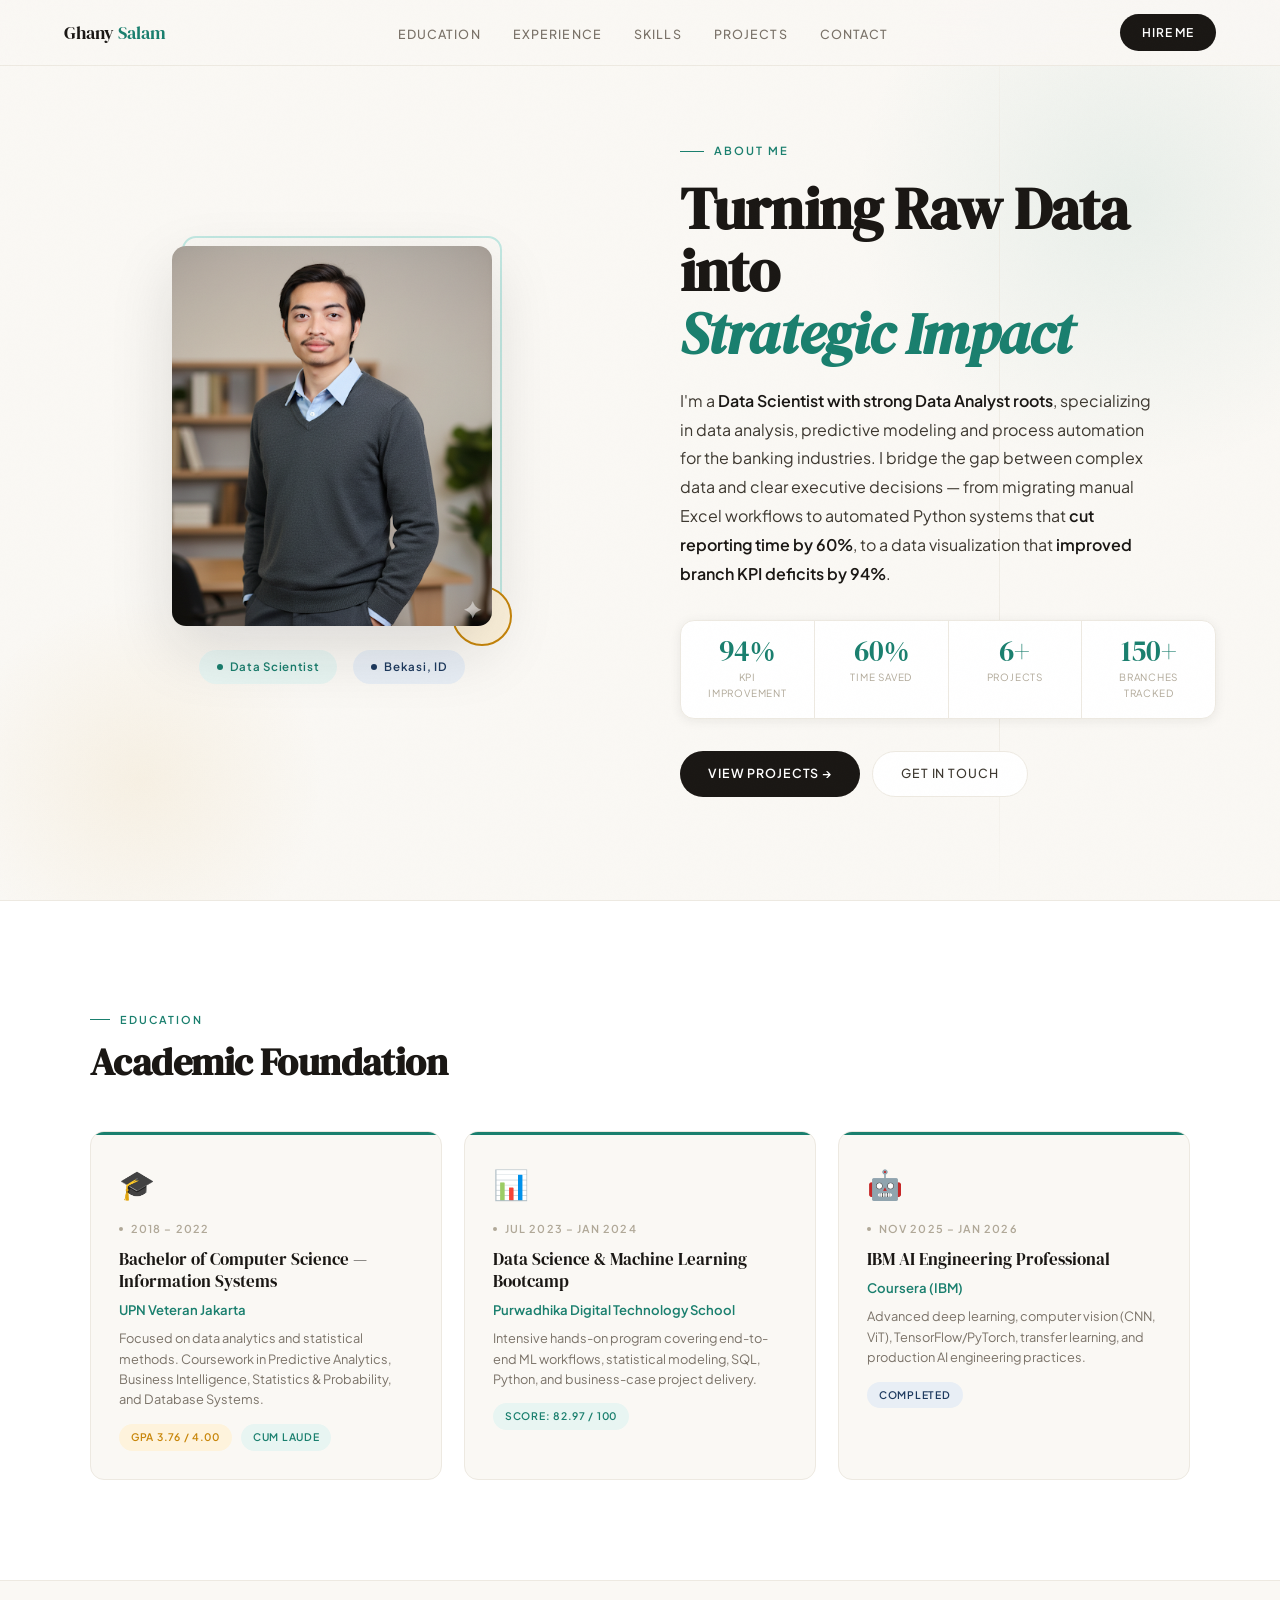
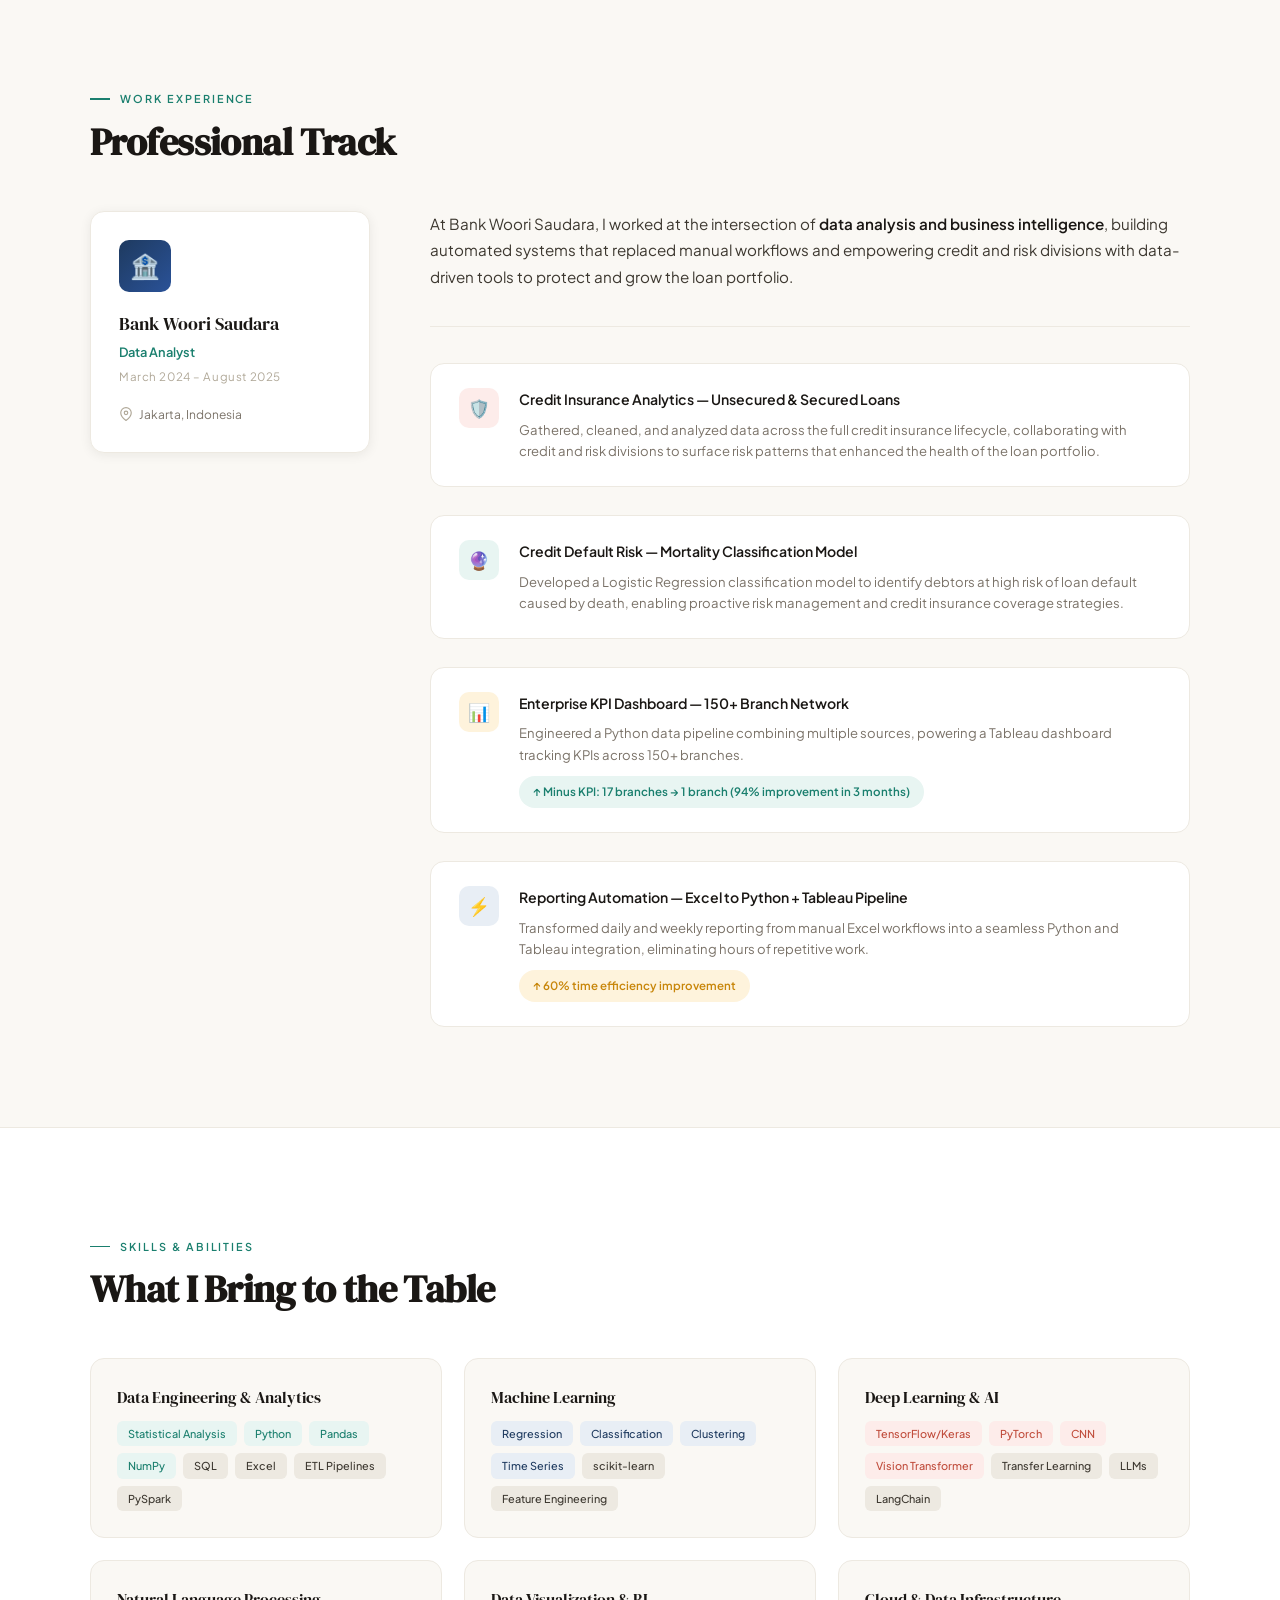
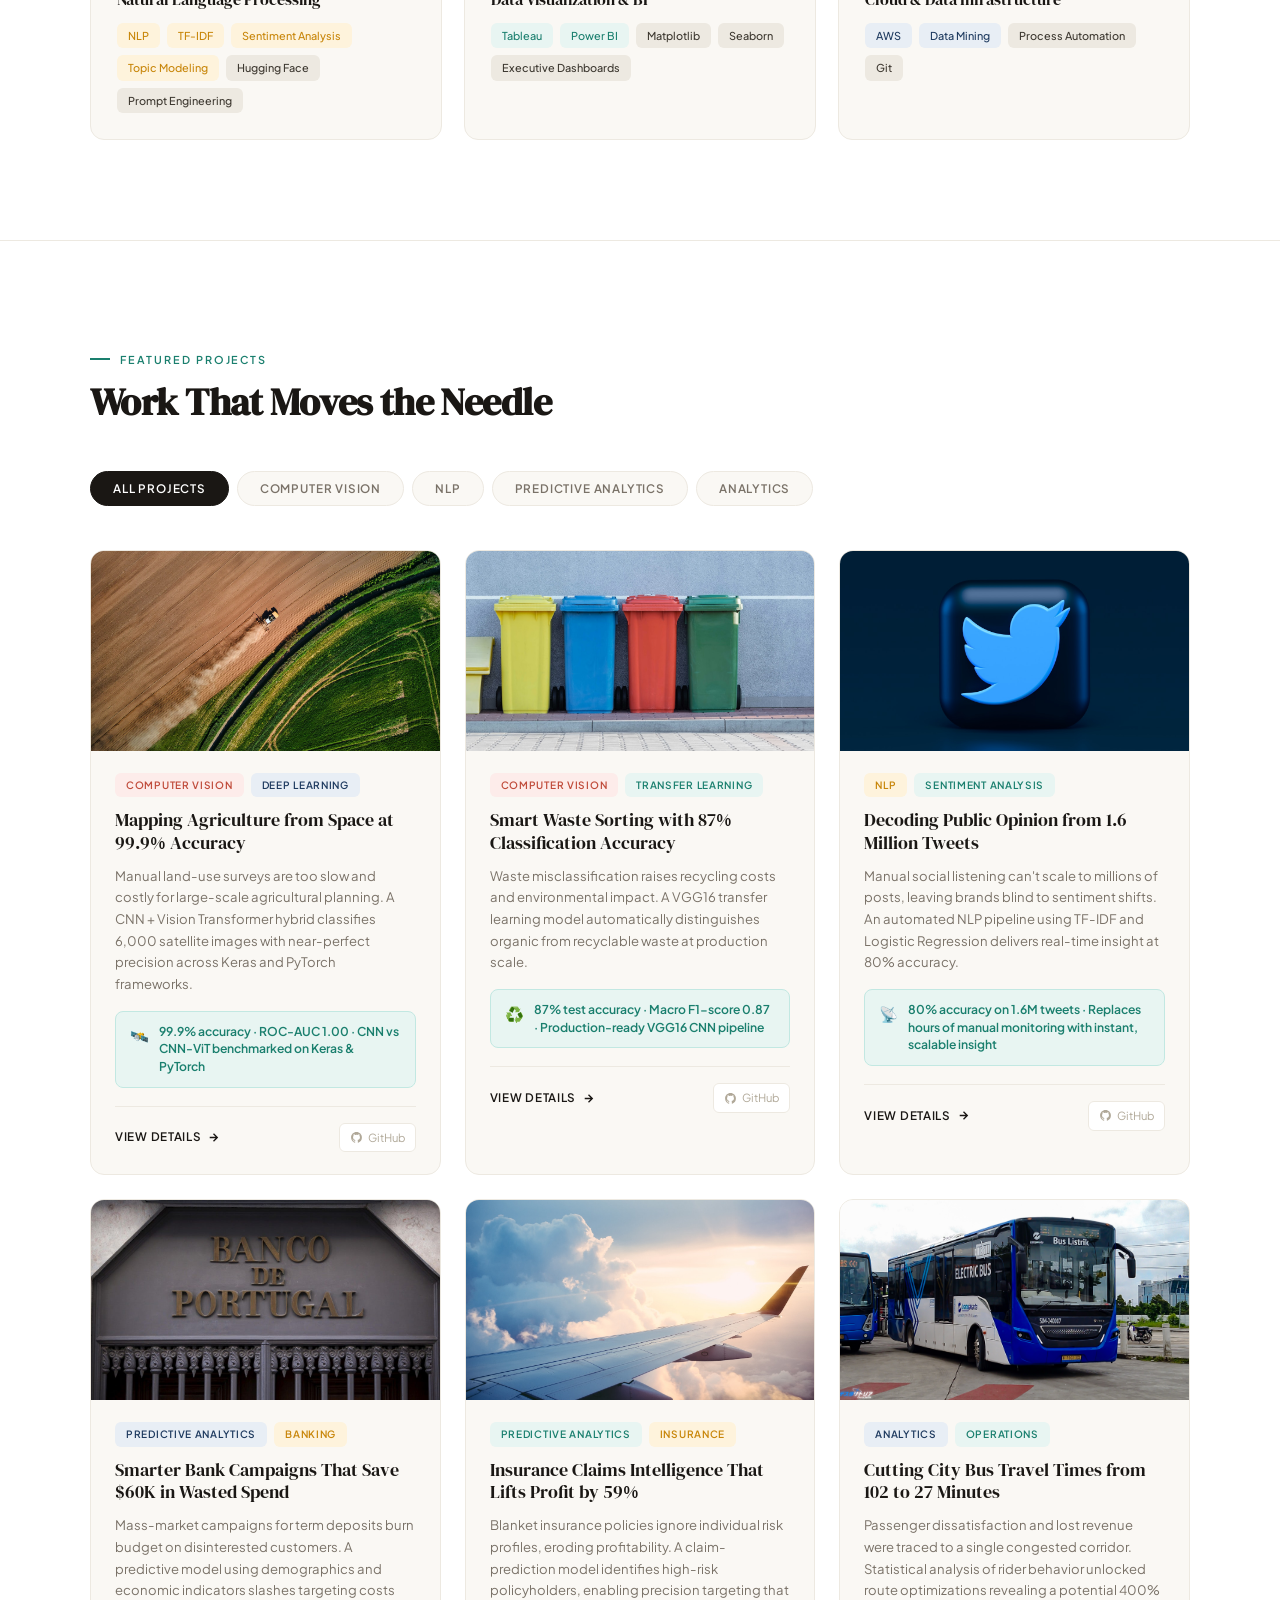
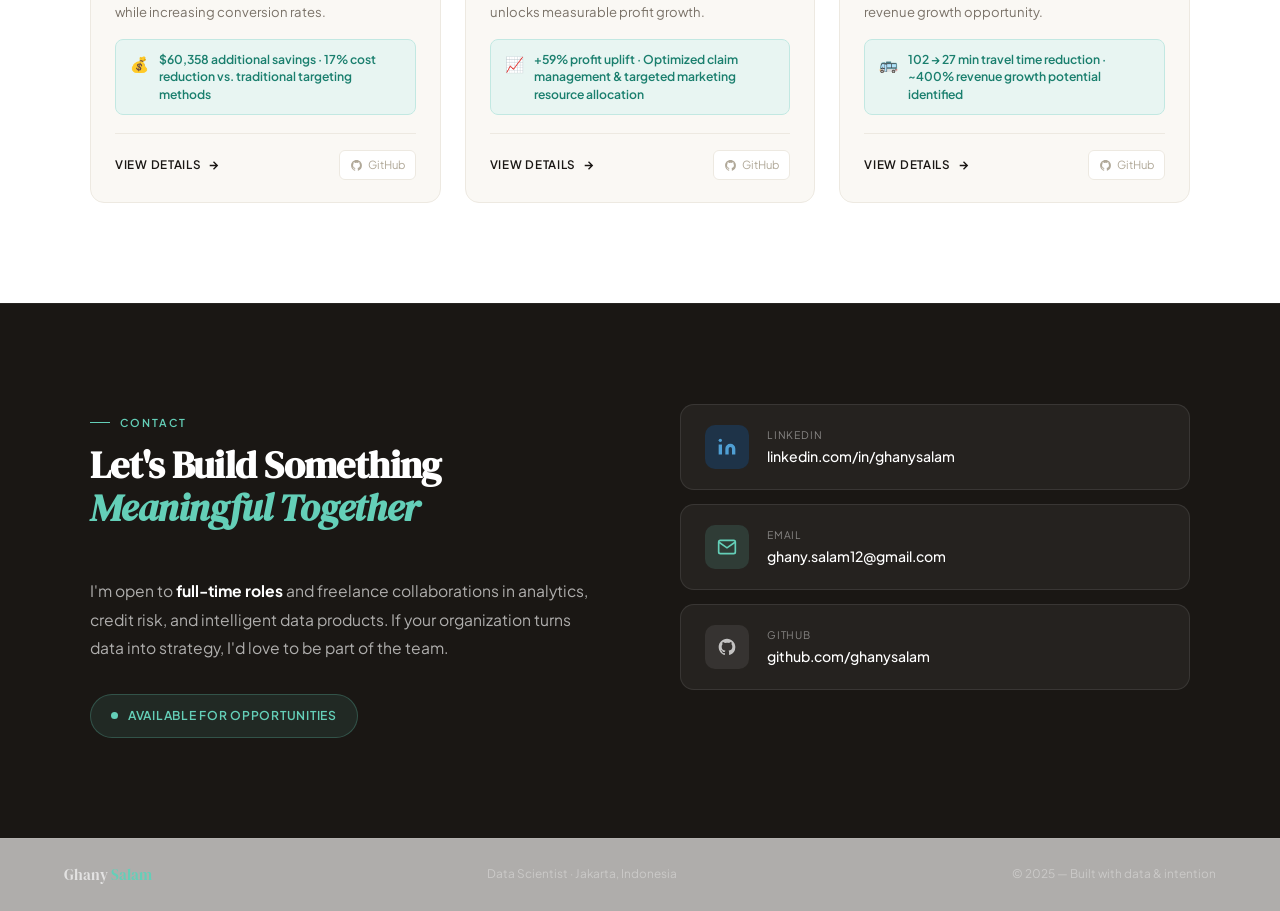
==== commit ac9e7e6b: "Update project images and portfolio content v2" ====
--- a/ghany-salam-portfolio-v2.html
+++ b/ghany-salam-portfolio-v2.html
@@ -37,7 +37,7 @@
     <div class="hero-photo-col">
       <div class="photo-frame">
         <img
-          src="assets/images/profile/ghany-profile.jpg"
+          src="assets/images/profile/ghany-profile.jpeg"
           alt="Ghany Salam"
           class="photo-img"
           onerror="this.style.display='none'; this.nextElementSibling.style.display='flex';"
@@ -46,7 +46,7 @@
       </div>
       <div class="hero-badge">
         <span class="hb-pill teal">Data Scientist</span>
-        <span class="hb-pill navy">Jakarta, ID</span>
+        <span class="hb-pill navy">Bekasi, ID</span>
       </div>
     </div>
 
@@ -55,7 +55,7 @@
       <div class="eyebrow">About Me</div>
       <h1>Turning Raw Data into<br><em>Strategic Impact</em></h1>
       <p class="hero-bio">
-        I'm a <strong>Data Scientist with strong Data Analyst roots</strong>, specializing in predictive modeling and process automation for the banking and insurance industries. I bridge the gap between complex data pipelines and clear executive decisions — from migrating manual Excel workflows to automated Python systems that <strong>cut reporting time by 60%</strong>, to ML models that <strong>improved branch KPI deficits by 94%</strong>.
+        I'm a <strong>Data Scientist with strong Data Analyst roots</strong>, specializing in data analysis, predictive modeling and process automation for the banking industries. I bridge the gap between complex data and clear executive decisions — from migrating manual Excel workflows to automated Python systems that <strong>cut reporting time by 60%</strong>, to a data visualization that <strong>improved branch KPI deficits by 94%</strong>.
       </p>
 
       <div class="hero-stats">
@@ -69,7 +69,7 @@
         </div>
         <div class="hs-item">
           <div class="hs-num">6+</div>
-          <div class="hs-label">ML Projects</div>
+          <div class="hs-label">Projects</div>
         </div>
         <div class="hs-item">
           <div class="hs-num">150+</div>
@@ -146,18 +146,25 @@
 
       <div class="exp-main">
         <p class="exp-intro reveal d2">
-          At Bank Woori Saudara, I worked at the intersection of <strong>data engineering and business intelligence</strong>, building automated systems that replaced manual workflows and empowering credit and risk divisions with data-driven tools to protect and grow the loan portfolio.
+          At Bank Woori Saudara, I worked at the intersection of <strong>data analysis and business intelligence</strong>, building automated systems that replaced manual workflows and empowering credit and risk divisions with data-driven tools to protect and grow the loan portfolio.
         </p>
 
         <div class="exp-items">
           <div class="exp-item reveal d2">
+            <div class="exp-icon ei-rose">🛡️</div>
+            <div>
+              <div class="exp-item-title">Credit Insurance Analytics — Unsecured & Secured Loans</div>
+              <div class="exp-item-desc">Gathered, cleaned, and analyzed data across the full credit insurance lifecycle, collaborating with credit and risk divisions to surface risk patterns that enhanced the health of the loan portfolio.</div>
+            </div>
+          </div>
+          <div class="exp-item reveal d3">
             <div class="exp-icon ei-teal">🔮</div>
             <div>
               <div class="exp-item-title">Credit Default Risk — Mortality Classification Model</div>
               <div class="exp-item-desc">Developed a Logistic Regression classification model to identify debtors at high risk of loan default caused by death, enabling proactive risk management and credit insurance coverage strategies.</div>
             </div>
           </div>
-          <div class="exp-item reveal d3">
+          <div class="exp-item reveal d4">
             <div class="exp-icon ei-gold">📊</div>
             <div>
               <div class="exp-item-title">Enterprise KPI Dashboard — 150+ Branch Network</div>
@@ -165,7 +172,7 @@
               <span class="exp-metric em-teal">↑ Minus KPI: 17 branches → 1 branch (94% improvement in 3 months)</span>
             </div>
           </div>
-          <div class="exp-item reveal d4">
+          <div class="exp-item reveal d5">
             <div class="exp-icon ei-navy">⚡</div>
             <div>
               <div class="exp-item-title">Reporting Automation — Excel to Python + Tableau Pipeline</div>
@@ -173,13 +180,6 @@
               <span class="exp-metric em-gold">↑ 60% time efficiency improvement</span>
             </div>
           </div>
-          <div class="exp-item reveal d5">
-            <div class="exp-icon ei-rose">🛡️</div>
-            <div>
-              <div class="exp-item-title">Credit Insurance Analytics — Unsecured & Secured Loans</div>
-              <div class="exp-item-desc">Gathered, cleaned, and analyzed data across the full credit insurance lifecycle, collaborating with credit and risk divisions to surface risk patterns that enhanced the health of the loan portfolio.</div>
-            </div>
-          </div>
         </div>
       </div>
     </div>
@@ -195,9 +195,9 @@
     <h2 class="sec-title reveal d1">What I Bring to the Table</h2>
     <div class="skills-grid">
       <div class="skill-card reveal d1">
-        <span class="sc-icon">🐍</span>
         <div class="sc-title">Data Engineering & Analytics</div>
         <div class="sc-tags">
+          <span class="sc-tag st-teal">Statistical Analysis</span>
           <span class="sc-tag st-teal">Python</span>
           <span class="sc-tag st-teal">Pandas</span>
           <span class="sc-tag st-teal">NumPy</span>
@@ -208,7 +208,6 @@
         </div>
       </div>
       <div class="skill-card reveal d2">
-        <span class="sc-icon">📈</span>
         <div class="sc-title">Machine Learning</div>
         <div class="sc-tags">
           <span class="sc-tag st-navy">Regression</span>
@@ -220,7 +219,6 @@
         </div>
       </div>
       <div class="skill-card reveal d3">
-        <span class="sc-icon">🧠</span>
         <div class="sc-title">Deep Learning & AI</div>
         <div class="sc-tags">
           <span class="sc-tag st-rose">TensorFlow/Keras</span>
@@ -233,7 +231,6 @@
         </div>
       </div>
       <div class="skill-card reveal d4">
-        <span class="sc-icon">💬</span>
         <div class="sc-title">Natural Language Processing</div>
         <div class="sc-tags">
           <span class="sc-tag st-gold">NLP</span>
@@ -245,7 +242,6 @@
         </div>
       </div>
       <div class="skill-card reveal d5">
-        <span class="sc-icon">📊</span>
         <div class="sc-title">Data Visualization & BI</div>
         <div class="sc-tags">
           <span class="sc-tag st-teal">Tableau</span>
@@ -256,12 +252,10 @@
         </div>
       </div>
       <div class="skill-card reveal d6">
-        <span class="sc-icon">☁️</span>
         <div class="sc-title">Cloud & Data Infrastructure</div>
         <div class="sc-tags">
           <span class="sc-tag st-navy">AWS</span>
           <span class="sc-tag st-navy">Data Mining</span>
-          <span class="sc-tag st-ink">Statistical Analysis</span>
           <span class="sc-tag st-ink">Process Automation</span>
           <span class="sc-tag st-ink">Git</span>
         </div>
